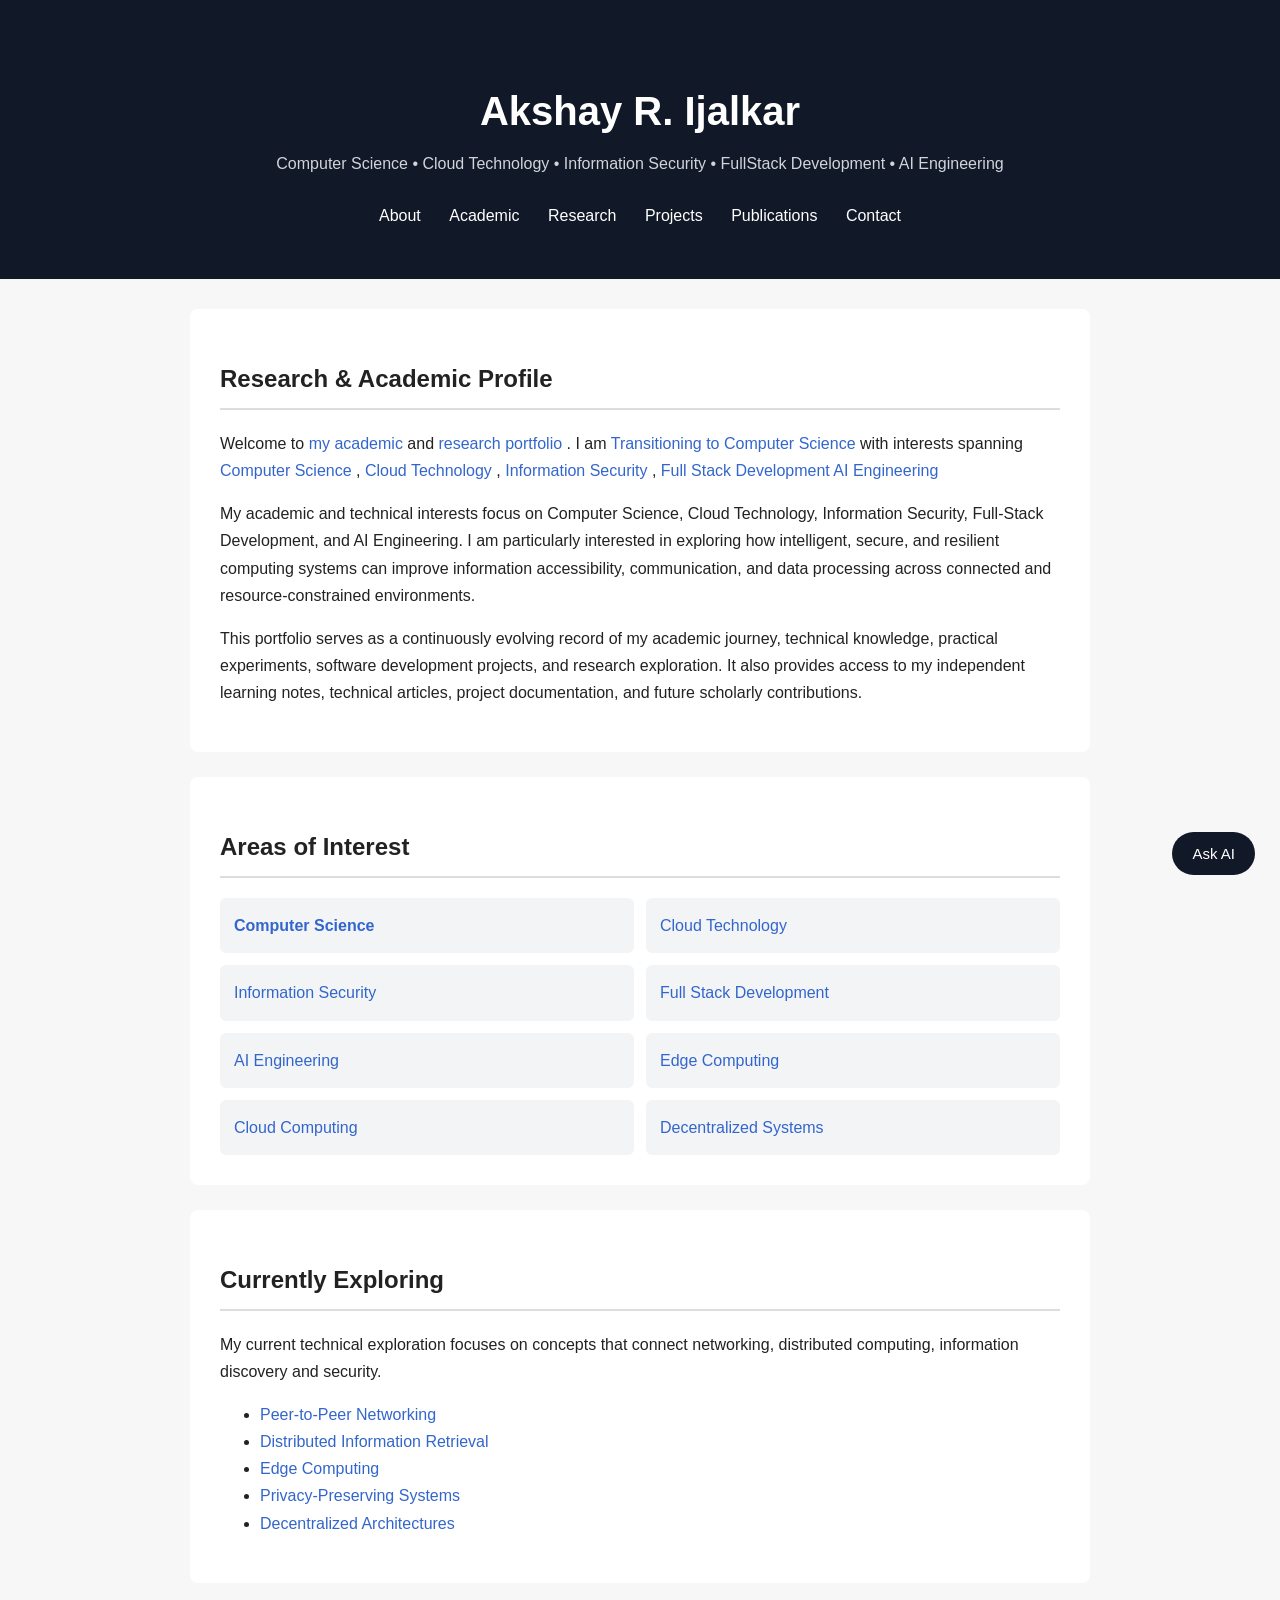
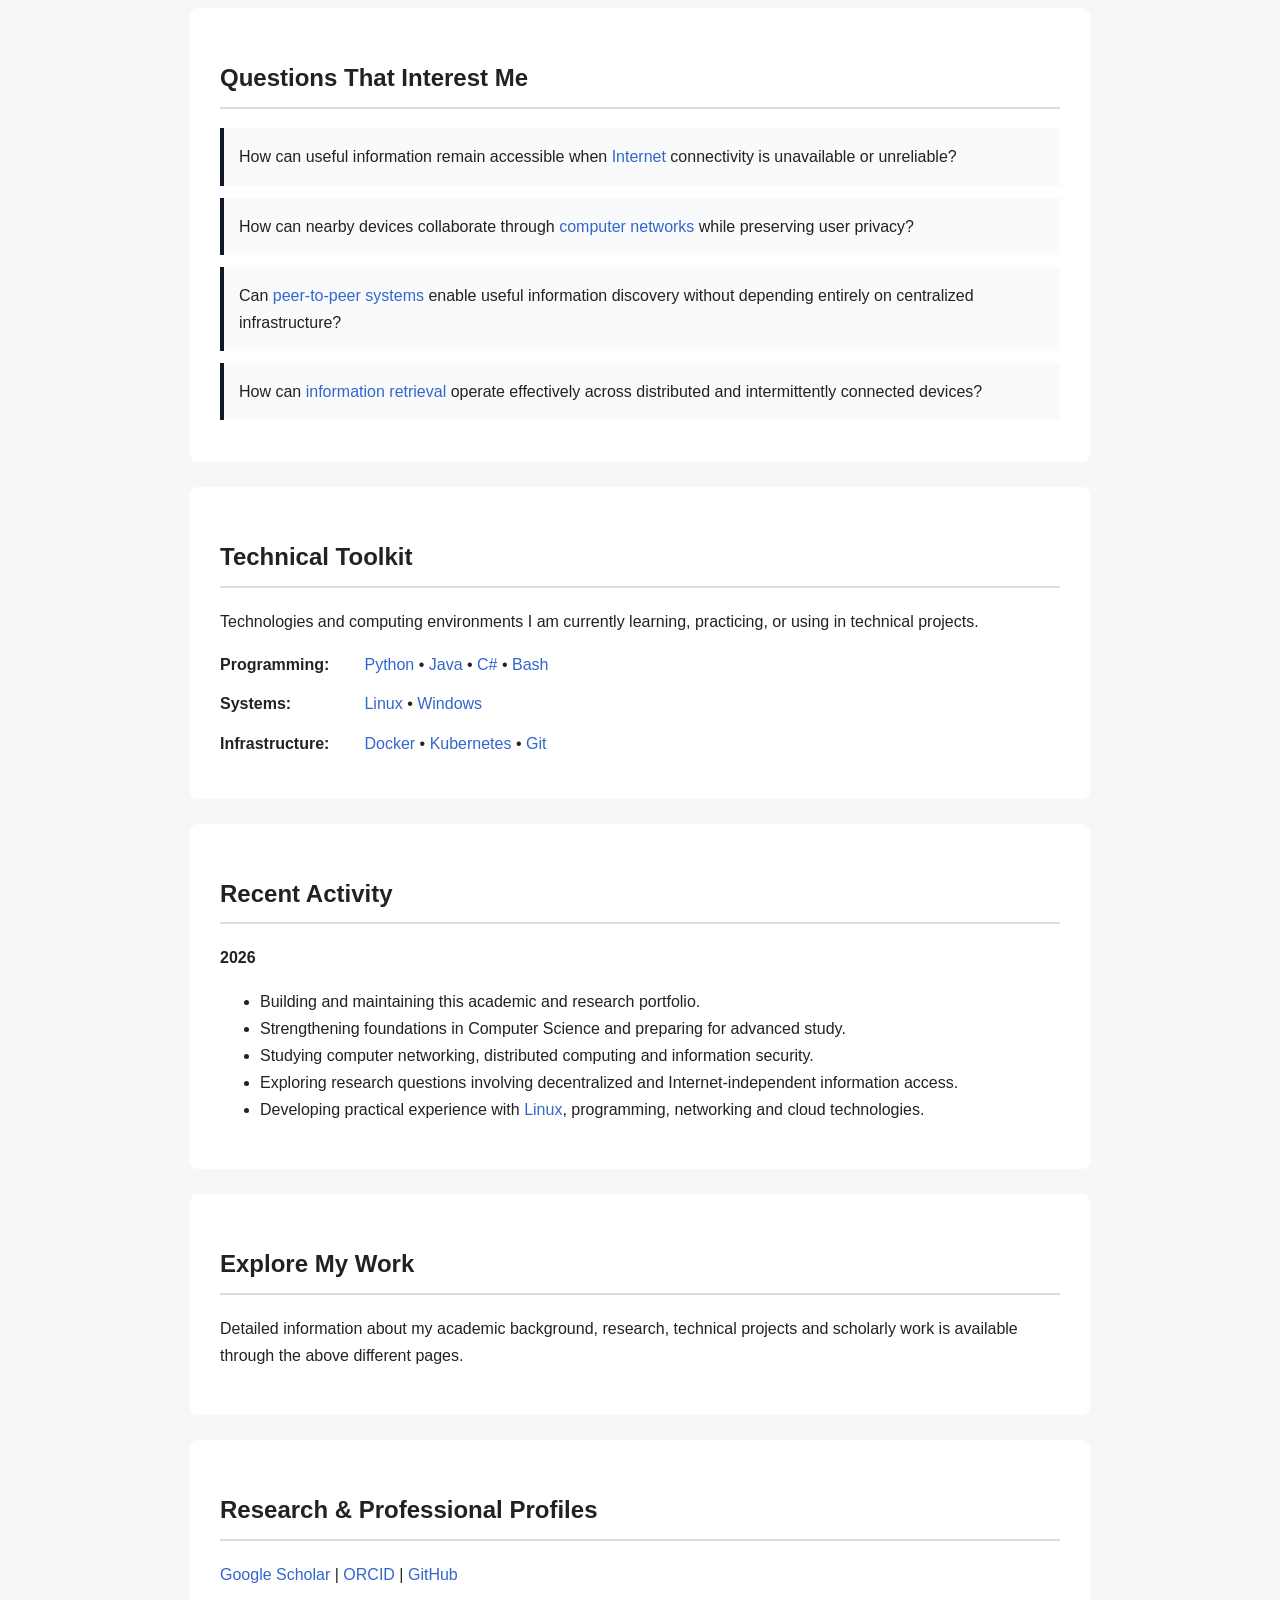
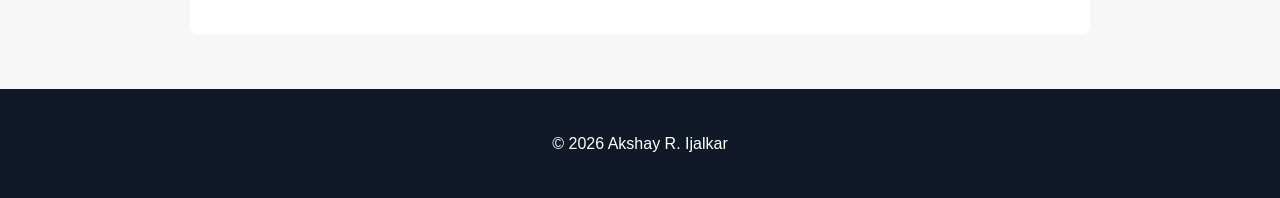
==== index.html @ 7ad5a9f1 "Update index.html" ====
<!DOCTYPE <a href="https://developer.mozilla.org/en-US/docs/Web/HTML" target="_blank" rel="noopener noreferrer">
<html lang="en">
<a href="https://developer.mozilla.org/en-US/docs/Web/HTML" target="_blank" rel="noopener noreferrer"></a>

<head>

    <title>Akshay R. Ijalkar | Computer Science, Cloud & AI Engineering</title>
    
    <meta charset="UTF-8">
    <meta name="viewport" content="width=device-width, initial-scale=1.0">
    
    <!-- Primary SEO -->
    <meta name="description" content="Explore Akshay R. Ijalkar's portfolio featuring Computer Science, Cloud Technology, Information Security, Full-Stack Development, AI Engineering, technical projects, and research interests.">
    
    <meta name="author" content="Akshay R. Ijalkar">
    
    <meta name="robots" content="index, follow">
    
    <!-- Canonical URL -->
    <link rel="canonical" href="https://akshayijalkar.github.io/">
    
    <!-- Open Graph: Social Media Preview -->
    <meta property="og:type" content="website">
    <meta property="og:title" content="Akshay R. Ijalkar | Computer Science & AI Engineering">
    <meta property="og:description" content="Explore my technical projects, research interests, and learning journey across Computer Science, Cloud Technology, Information Security, Full-Stack Development, and AI Engineering.">
    <meta property="og:url" content="https://akshayijalkar.github.io/">
    <meta property="og:site_name" content="Akshay R. Ijalkar Portfolio">
    
    <!-- Twitter / X Preview -->
    <meta name="twitter:card" content="summary">
    <meta name="twitter:title" content="Akshay R. Ijalkar | Technical Portfolio">
    <meta name="twitter:description" content="Computer Science, Cloud Technology, Information Security, Full-Stack Development, and AI Engineering projects and research.">
    
    <!-- Browser Theme -->
    <meta name="theme-color" content="#ffffff">


  <style>

    /* =========================
       GENERAL PAGE
    ========================== */

    body {
      font-family: Arial, sans-serif;
      margin: 0;
      background: #f7f7f7;
      color: #222;
      line-height: 1.7;
    }

    /* =========================
       HEADER
    ========================== */

    header {
      background: #111827;
      color: white;
      padding: 50px 20px;
      text-align: center;
    }

    header h1 {
      margin-bottom: 5px;
      font-size: 40px;
    }

    header h1 a {
      color: inherit;
      text-decoration: none;
    }

    header h1 a:hover {
      opacity: 0.7;
    }

    .tagline {
      color: #d1d5db;
      margin-top: 5px;
    }

    /* =========================
       NAVIGATION
    ========================== */

    nav {
      margin-top: 25px;
    }

    nav a {
      color: white;
      text-decoration: none;
      margin: 0 12px;
    }

    nav a:hover {
      text-decoration: underline;
    }

    /* =========================
       MAIN CONTENT
    ========================== */

    main {
      max-width: 900px;
      margin: auto;
      padding: 30px 20px;
    }

    section {
      background: white;
      margin-bottom: 25px;
      padding: 30px;
      border-radius: 8px;
    }

    h2 {
      border-bottom: 2px solid #ddd;
      padding-bottom: 8px;
    }

    /* Wikipedia-style links */

    main a {
      color: #3366cc;
      text-decoration: none;
    }

    main a:hover {
      text-decoration: underline;
    }

    /* =========================
       INTEREST GRID
    ========================== */

    .interest-grid {
      display: grid;
      grid-template-columns: repeat(2, 1fr);
      gap: 12px;
      margin-top: 20px;
    }

    .interest-item {
      background: #f3f4f6;
      padding: 14px;
      border-radius: 6px;
    }

    /* =========================
       QUESTIONS
    ========================== */

    .question {
      padding: 15px;
      margin: 12px 0;
      background: #f9fafb;
      border-left: 4px solid #111827;
    }

    /* =========================
       TOOLKIT
    ========================== */

    .toolkit-row {
      margin-bottom: 12px;
    }

    .toolkit-row strong {
      display: inline-block;
      width: 140px;
    }

    /* =========================
       EXPLORE LINKS
    ========================== */

    .explore {
      display: flex;
      flex-wrap: wrap;
      gap: 10px;
    }

    .explore a {
      background: #111827;
      color: white;
      padding: 10px 16px;
      border-radius: 5px;
      text-decoration: none;
    }

    .explore a:hover {
      opacity: 0.85;
      text-decoration: none;
    }

    /* =========================
       FOOTER
    ========================== */

    footer {
      text-align: center;
      padding: 25px;
      background: #111827;
      color: white;
    }

    footer a {
      color: white;
      text-decoration: none;
    }

    footer a:hover {
      text-decoration: underline;
    }

    /* =========================
       MOBILE
    ========================== */

    @media (max-width: 600px) {

      header h1 {
        font-size: 30px;
      }

      nav a {
        display: inline-block;
        margin: 5px 7px;
      }

      .interest-grid {
        grid-template-columns: 1fr;
      }

      .toolkit-row strong {
        display: block;
        width: auto;
      }

    }
    
        /* =========================
       AI CHATBOT
    ========================= */
    
    #chat-button {
        position: fixed;
        right: 25px;
        bottom: 25px;
    
        background: #111827;
        color: white;
    
        border: none;
        border-radius: 25px;
    
        padding: 13px 20px;
    
        font-size: 15px;
        cursor: pointer;
    }
    
    #chat-window {
        display: none;
    
        position: fixed;
        right: 25px;
        bottom: 85px;
    
        width: 350px;
        height: 450px;
    
        background: white;
    
        border-radius: 10px;
    
        box-shadow:
            0 5px 25px rgba(0,0,0,0.25);
    
        overflow: hidden;
    
        z-index: 1000;
    }
    
    #chat-header {
        background: #111827;
        color: white;
    
        padding: 15px;
    
        display: flex;
        justify-content: space-between;
    }
    
    #chat-header button {
        background: none;
        border: none;
        color: white;
    
        font-size: 20px;
        cursor: pointer;
    }
    
    #chat-messages {
        height: 320px;
    
        padding: 15px;
    
        overflow-y: auto;
    
        font-size: 14px;
    }
    
    #chat-input-area {
        display: flex;
    
        padding: 10px;
    
        border-top: 1px solid #ddd;
    }
    
    #chat-input {
        flex: 1;
    
        padding: 9px;
    
        border: 1px solid #ccc;
        border-radius: 5px;
    }
    
    #chat-input-area button {
        margin-left: 7px;
    
        background: #111827;
        color: white;
    
        border: none;
        border-radius: 5px;
    
        padding: 8px 12px;
    
        cursor: pointer;
    }

  </style>

</head>


<body>


<!-- =========================
     HEADER
========================== -->

<header>

  <h1>
    <a href="web_deployment/cv.html" title="Go to Curriculum Vitae" target="_blank">
      Akshay R. Ijalkar
    </a>
  </h1>

  <p class="tagline">
    Computer Science • Cloud Technology • Information Security • FullStack Development • AI Engineering
  </p>

  <nav>
    <a href="web_deployment/about.html">About</a>
    <a href="web_deployment/academic.html">Academic</a>
    <a href="web_deployment/research.html">Research</a>
    <a href="web_deployment/projects.html">Projects</a>
    <a href="web_deployment/publications.html">Publications</a>
    <a href="web_deployment/contact.html">Contact</a>
  </nav>

</header>


<main>


<!-- =========================
     INTRODUCTION
========================== -->

<section id="profile">

  <h2>Research & Academic Profile</h2>

  <p>
    Welcome to 
    
    <a href="web_deployment/academic.html/"
       target="_blank"
       rel="noopener noreferrer">
      my academic
    </a>
    
    and
    
    <a href="web_deployment/research.html/"
       rel="noopener noreferrer">
      research portfolio
    </a>.
      
    I am
      
    <a href="https://transition2cs.blogspot.com//"
   rel="noopener noreferrer"
   title="Transition2CS">
    Transitioning to Computer Science
    </a>
    
    with interests spanning

    <a href="knowledge/computer_science/computerscience.html"
       target="_blank"
       rel="noopener noreferrer"
       title="know more from me">
       Computer Science
    </a>,

    <a href="knowledge/cloud_technology/cloudtechnology.html"
       target="_blank"
       rel="noopener noreferrer"
       title="know more from me">
       Cloud Technology
    </a>,

    <a href="https://www.nist.gov/cybersecurity"
       target="_blank"
       rel="noopener noreferrer"
       title="know more from me">
       Information Security
    </a>,

    <a href="https://www.nist.gov/publications/nist-definition-cloud-computing"
       target="_blank"
       rel="noopener noreferrer"
       title="know more from me">
       Full Stack Development
    </a>

    <a href="https://www.nist.gov/publications/nist-definition-cloud-computing"
       target="_blank"
       rel="noopener noreferrer"
       title="know more from me">
       AI Engineering
    </a>
  </p>


<p>
  My academic and technical interests focus on Computer Science,
  Cloud Technology, Information Security, Full-Stack Development,
  and AI Engineering. I am particularly interested in exploring
  how intelligent, secure, and resilient computing systems can
  improve information accessibility, communication, and data
  processing across connected and resource-constrained environments.
</p>

<p>
  This portfolio serves as a continuously evolving record of my
  academic journey, technical knowledge, practical experiments,
  software development projects, and research exploration.
  It also provides access to my independent learning notes,
  technical articles, project documentation, and future
  scholarly contributions.
</p>

</section>



<!-- =========================
     AREAS OF INTEREST
========================== -->

<section id="interests">

  <h2>Areas of Interest</h2>

  <div class="interest-grid">


    <div class="interest-item">

      <a href="https://www.cloudflare.com/learning/network-layer/what-is-a-computer-network/"
         target="_blank"
         rel="noopener noreferrer"
         title="The study of interconnected computing devices and the protocols through which they communicate.">

        <b>Computer Science</b>

      </a>

    </div>


    <div class="interest-item">

      <a href="https://pdos.csail.mit.edu/6.824/"
         target="_blank"
         rel="noopener noreferrer"
         title="Computing in which multiple independent machines coordinate their activities through communication.">

        Cloud Technology

      </a>

    </div>


    <div class="interest-item">

      <a href="https://www.britannica.com/technology/P2P"
         target="_blank"
         rel="noopener noreferrer"
         title="A distributed architecture in which participating computers can provide and consume resources directly without relying entirely on a central server.">

        Information Security

      </a>

    </div>


    <div class="interest-item">

      <a href="https://www.nist.gov/cybersecurity"
         target="_blank"
         rel="noopener noreferrer"
         title="The protection of computer systems, networks, applications, and information from threats and unauthorized activity.">

        Full Stack Development
      </a>

    </div>


    <div class="interest-item">

      <a href="https://nlp.stanford.edu/IR-book/"
         target="_blank"
         rel="noopener noreferrer"
         title="The process and study of finding information relevant to a user's information need from collections of information resources.">

        AI Engineering

      </a>

    </div>


    <div class="interest-item">

      <a href="https://www.cloudflare.com/learning/serverless/glossary/what-is-edge-computing/"
         target="_blank"
         rel="noopener noreferrer"
         title="A distributed computing approach that moves computation and storage closer to users and data sources.">

        Edge Computing

      </a>

    </div>


    <div class="interest-item">

      <a href="https://www.nist.gov/publications/nist-definition-cloud-computing"
         target="_blank"
         rel="noopener noreferrer"
         title="The delivery and use of computing resources through network-accessible infrastructure.">

        Cloud Computing

      </a>

    </div>


    <div class="interest-item">

      <a href="https://en.wikipedia.org/wiki/Decentralized_computing"
         target="_blank"
         rel="noopener noreferrer"
         title="Computing architectures in which responsibilities and resources are distributed rather than controlled entirely by a single central component.">

        Decentralized Systems

      </a>

    </div>


  </div>

</section>



<!-- =========================
     CURRENTLY EXPLORING
========================== -->

<section id="exploring">

  <h2>Currently Exploring</h2>

  <p>
    My current technical exploration focuses on concepts that connect
    networking, distributed computing, information discovery and
    security.
  </p>

  <ul>

    <li>
      <a href="https://www.britannica.com/technology/P2P"
         target="_blank"
         rel="noopener noreferrer"
         title="Peer-to-peer systems allow participating devices to act as both consumers and providers of resources.">

        Peer-to-Peer Networking

      </a>
    </li>


    <li>
      <a href="https://nlp.stanford.edu/IR-book/"
         target="_blank"
         rel="noopener noreferrer"
         title="Information retrieval studies methods for finding information relevant to a query or information need.">

        Distributed Information Retrieval

      </a>
    </li>


    <li>
      <a href="https://www.cloudflare.com/learning/serverless/glossary/what-is-edge-computing/"
         target="_blank"
         rel="noopener noreferrer"
         title="Edge computing places computation closer to the devices and users generating or consuming information.">

        Edge Computing

      </a>
    </li>


    <li>
      <a href="https://en.wikipedia.org/wiki/Privacy-enhancing_technologies"
         target="_blank"
         rel="noopener noreferrer"
         title="Privacy-enhancing technologies are designed to protect personal information while allowing useful computation or communication.">

        Privacy-Preserving Systems

      </a>
    </li>


    <li>
      <a href="https://en.wikipedia.org/wiki/Decentralized_computing"
         target="_blank"
         rel="noopener noreferrer"
         title="Decentralized architectures distribute responsibilities across multiple participating components.">

        Decentralized Architectures

      </a>
    </li>

  </ul>

</section>



<!-- =========================
     RESEARCH QUESTIONS
========================== -->

<section id="questions">

  <h2>Questions That Interest Me</h2>

  <div class="question">

    How can useful information remain accessible when

    <a href="https://en.wikipedia.org/wiki/Internet"
       target="_blank"
       rel="noopener noreferrer"
       title="The Internet is the global system of interconnected computer networks that communicate using the Internet protocol suite.">

       Internet

    </a>

    connectivity is unavailable or unreliable?

  </div>


  <div class="question">

    How can nearby devices collaborate through

    <a href="https://www.cloudflare.com/learning/network-layer/what-is-a-computer-network/"
       target="_blank"
       rel="noopener noreferrer"
       title="A computer network enables interconnected devices to communicate and exchange resources.">

       computer networks

    </a>

    while preserving user privacy?

  </div>


  <div class="question">

    Can

    <a href="https://www.britannica.com/technology/P2P"
       target="_blank"
       rel="noopener noreferrer"
       title="Peer-to-peer architectures distribute resource-sharing responsibilities among participating devices.">

       peer-to-peer systems

    </a>

    enable useful information discovery without depending entirely
    on centralized infrastructure?

  </div>


  <div class="question">

    How can

    <a href="https://nlp.stanford.edu/IR-book/"
       target="_blank"
       rel="noopener noreferrer"
       title="Information retrieval studies techniques for identifying information relevant to a query or information need.">

       information retrieval

    </a>

    operate effectively across distributed and intermittently
    connected devices?

  </div>

</section>



<!-- =========================
     TECHNICAL TOOLKIT
========================== -->

<section id="toolkit">

  <h2>Technical Toolkit</h2>

  <p>
    Technologies and computing environments I am currently learning,
    practicing, or using in technical projects.
  </p>


  <div class="toolkit-row">

    <strong>Programming:</strong>

    <a href="https://en.wikipedia.org/wiki/Python_(programming_language)"
       target="_blank"
       rel="noopener noreferrer"
       title="Python is a general-purpose high-level programming language.">
       Python
    </a>

    •

    <a href="https://en.wikipedia.org/wiki/Java_(programming_language)"
       target="_blank"
       rel="noopener noreferrer"
       title="Java is a general-purpose object-oriented programming language and software platform.">
       Java
    </a>

    •

    <a href="https://en.wikipedia.org/wiki/C_Sharp_(programming_language)"
       target="_blank"
       rel="noopener noreferrer"
       title="C# is a general-purpose programming language developed for the .NET ecosystem.">
       C#
    </a>

    •

    <a href="https://en.wikipedia.org/wiki/Bash_(Unix_shell)"
       target="_blank"
       rel="noopener noreferrer"
       title="Bash is a Unix shell and command language commonly used for command-line interaction and automation.">
       Bash
    </a>

  </div>


  <div class="toolkit-row">

    <strong>Systems:</strong>

    <a href="https://en.wikipedia.org/wiki/Linux"
       target="_blank"
       rel="noopener noreferrer"
       title="Linux is a family of Unix-like operating systems based on the Linux kernel.">
       Linux
    </a>

    •

    <a href="https://en.wikipedia.org/wiki/Microsoft_Windows"
       target="_blank"
       rel="noopener noreferrer"
       title="Microsoft Windows is a family of graphical operating systems developed by Microsoft.">
       Windows
    </a>

  </div>


  <div class="toolkit-row">

    <strong>Infrastructure:</strong>

    <a href="https://en.wikipedia.org/wiki/Docker_(software)"
       target="_blank"
       rel="noopener noreferrer"
       title="Docker provides tools for packaging and running software using operating-system-level containers.">
       Docker
    </a>

    •

    <a href="https://en.wikipedia.org/wiki/Kubernetes"
       target="_blank"
       rel="noopener noreferrer"
       title="Kubernetes is an open-source platform for automating deployment, scaling, and management of containerized applications.">
       Kubernetes
    </a>

    •

    <a href="https://en.wikipedia.org/wiki/Git"
       target="_blank"
       rel="noopener noreferrer"
       title="Git is a distributed version-control system used to track changes to source code and other files.">
       Git
    </a>

  </div>

</section>



<!-- =========================
     RECENT ACTIVITY
========================== -->

<section id="activity">

  <h2>Recent Activity</h2>

  <p>
    <strong>2026</strong>
  </p>

  <ul>
    <li>Building and maintaining this academic and research portfolio.</li>

    <li>
      Strengthening foundations in Computer Science and preparing for
      advanced study.
    </li>

    <li>
      Studying computer networking, distributed computing and
      information security.
    </li>

    <li>
      Exploring research questions involving decentralized and
      Internet-independent information access.
    </li>

    <li>
      Developing practical experience with <a href="https://www.kernel.org/" target="_blank" rel="noopener noreferrer">Linux</a>, programming,
      networking and cloud technologies.
    </li>
  </ul>

</section>



<!-- =========================
     EXPLORE PROFILE
========================== -->

<section id="explore">

  <h2>Explore My Work</h2>
  <p>
    Detailed information about my academic background, research,
    technical projects and scholarly work is available through the
    above different pages.
  </p>
</section>



<!-- =========================
     RESEARCH PROFILES
========================== -->

<section id="profiles">

  <h2>Research & Professional Profiles</h2>

  <p>

    <a href="https://scholar.google.com/citations?hl=en&user=Q9m4CH0AAAAJ"
       target="_blank"
       rel="noopener noreferrer">
       Google Scholar
    </a>

    |

    <a href="https://orcid.org/0009-0005-6980-1310"
       target="_blank"
       rel="noopener noreferrer">
       ORCID
    </a>

    |

    <a href="https://github.com/akshayijalkar/"
       target="_blank"
       rel="noopener noreferrer">
       GitHub
    </a>

  </p>

</section>


</main>
  
  <!-- AI Chat Button -->
<button id="chat-button" onclick="toggleChat()">Ask AI</button>

<!-- AI Chat Window -->
<div id="chat-window">

  <div id="chat-header">
    Ask about Akshay's work
    <button onclick="toggleChat()">×</button>
  </div>

  <div id="chat-messages">
    <p>
      <strong>AI:</strong>
      Hi! Ask me about Akshay's research interests,
      projects, academic work, or technical interests.
    </p>
  </div>

  <div id="chat-input-area">
    <input
      id="chat-input"
      type="text"
      placeholder="Ask a question..."
    >

    <button onclick="sendMessage()">Send</button>
  </div>

</div>
<script>

  function toggleChat() {
  
      const chat = document.getElementById("chat-window");
  
      if (chat.style.display === "block") {
          chat.style.display = "none";
      } else {
          chat.style.display = "block";
      }
  }
  async function sendMessage() {
    const input = document.getElementById("chat-input");
    const messages = document.getElementById("chat-messages");

    const message = input.value.trim();

    if (!message) {
        return;
    }

    // Display user's message
    const userMessage = document.createElement("div");
    userMessage.className = "user-message";
    userMessage.textContent = "You: " + message;
    messages.appendChild(userMessage);

    input.value = "";

    // Display temporary thinking message
    const aiMessage = document.createElement("div");
    aiMessage.className = "ai-message";
    aiMessage.textContent = "AI: Thinking...";
    messages.appendChild(aiMessage);

    messages.scrollTop = messages.scrollHeight;

    try {
        const response = await fetch(
            "https://akshay-portfolio-ai.<a href="https://vercel.com/docs" target="_blank" rel="noopener noreferrer">vercel</a>.app/api/chat",
            {
                method: "POST",
                headers: {
                    "Content-Type": "application/json"
                },
                body: JSON.stringify({
                    message: message
                })
            }
        );

        const data = await response.json();

        if (!response.ok) {
            throw new Error(
                data.details || data.error || "Request failed"
            );
        }

        aiMessage.textContent = "AI: " + data.answer;

    } catch (error) {
        console.error(error);

        aiMessage.textContent =
            "AI: Sorry, I couldn't process your request.";
    }

    messages.scrollTop = messages.scrollHeight;
    }
  document
    .getElementById("chat-input")
    .addEventListener("keydown", function(event) {

        if (event.key === "Enter") {
            event.preventDefault();
            sendMessage();
        }

    });
  
</script>

<!-- =========================
     FOOTER
========================== -->

<footer>

  <p>
    © 2026 Akshay R. Ijalkar
  </p>

</footer>

</body>
</html>
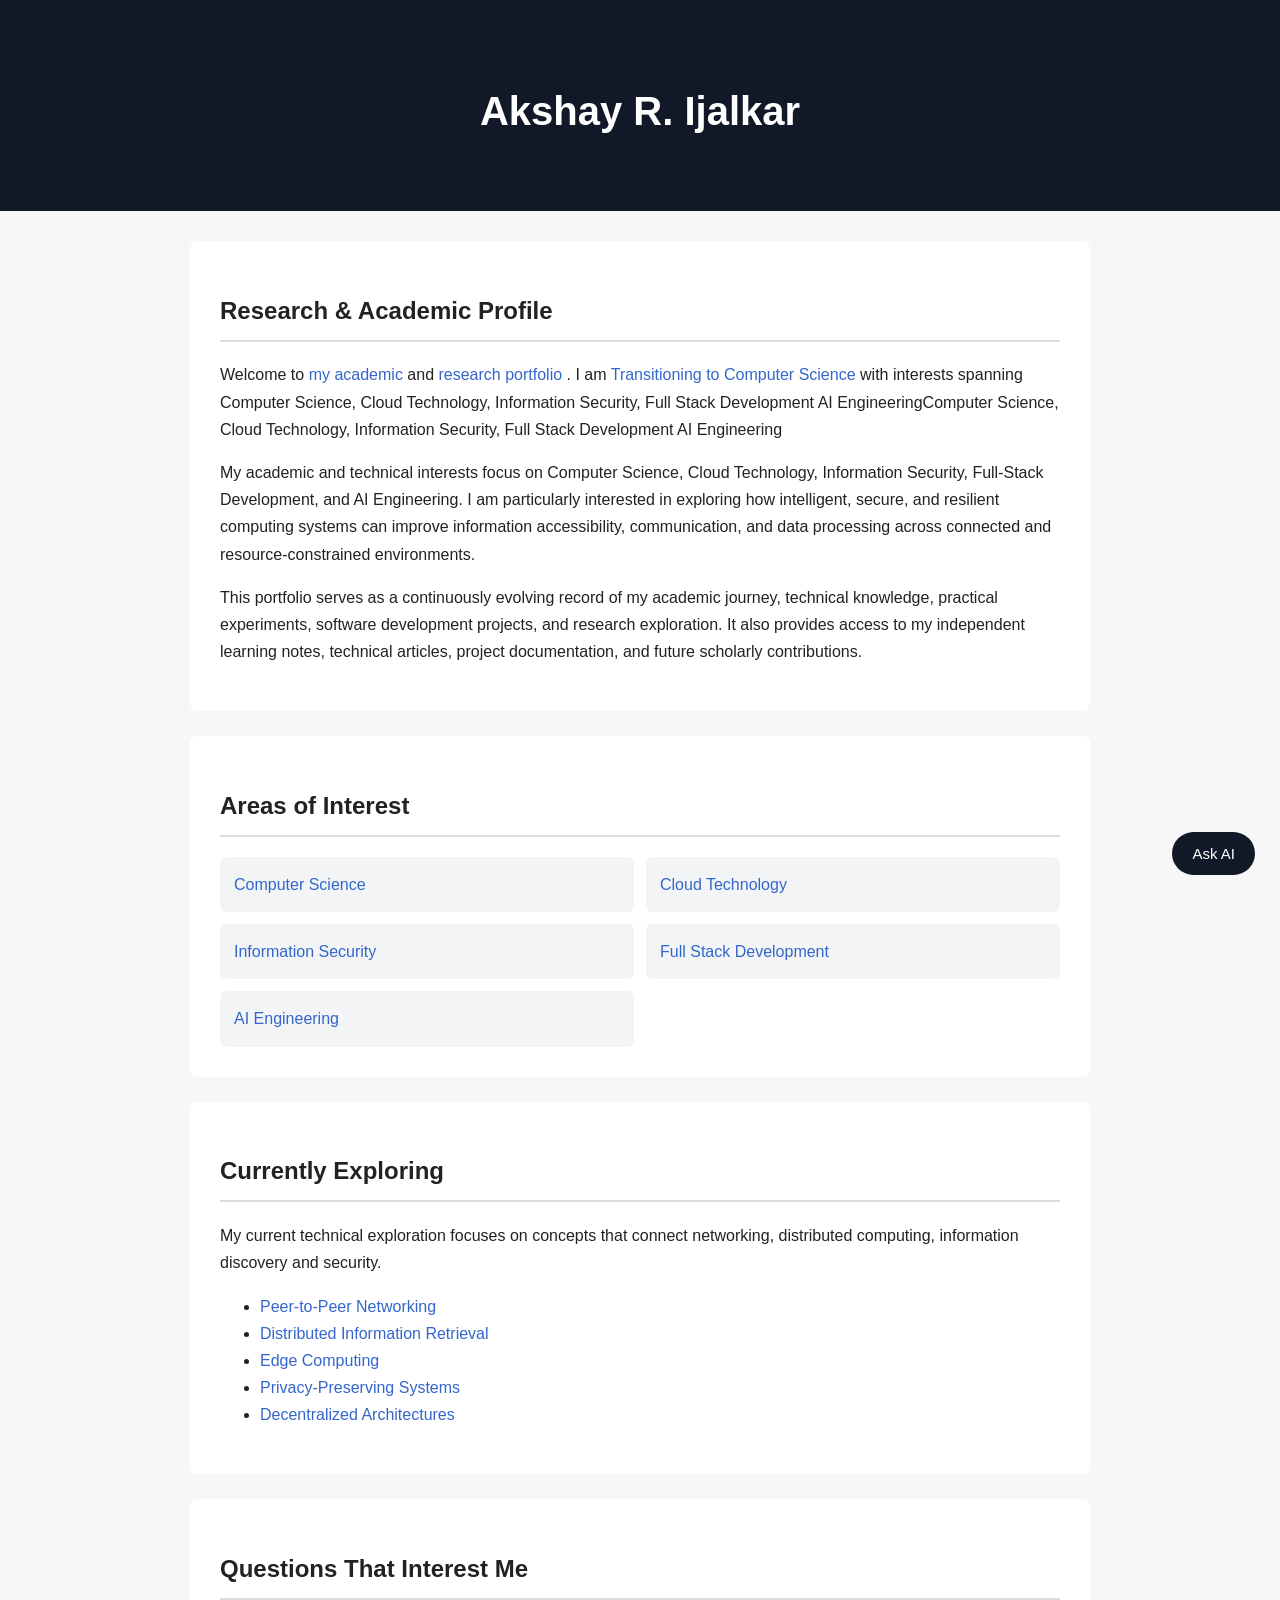
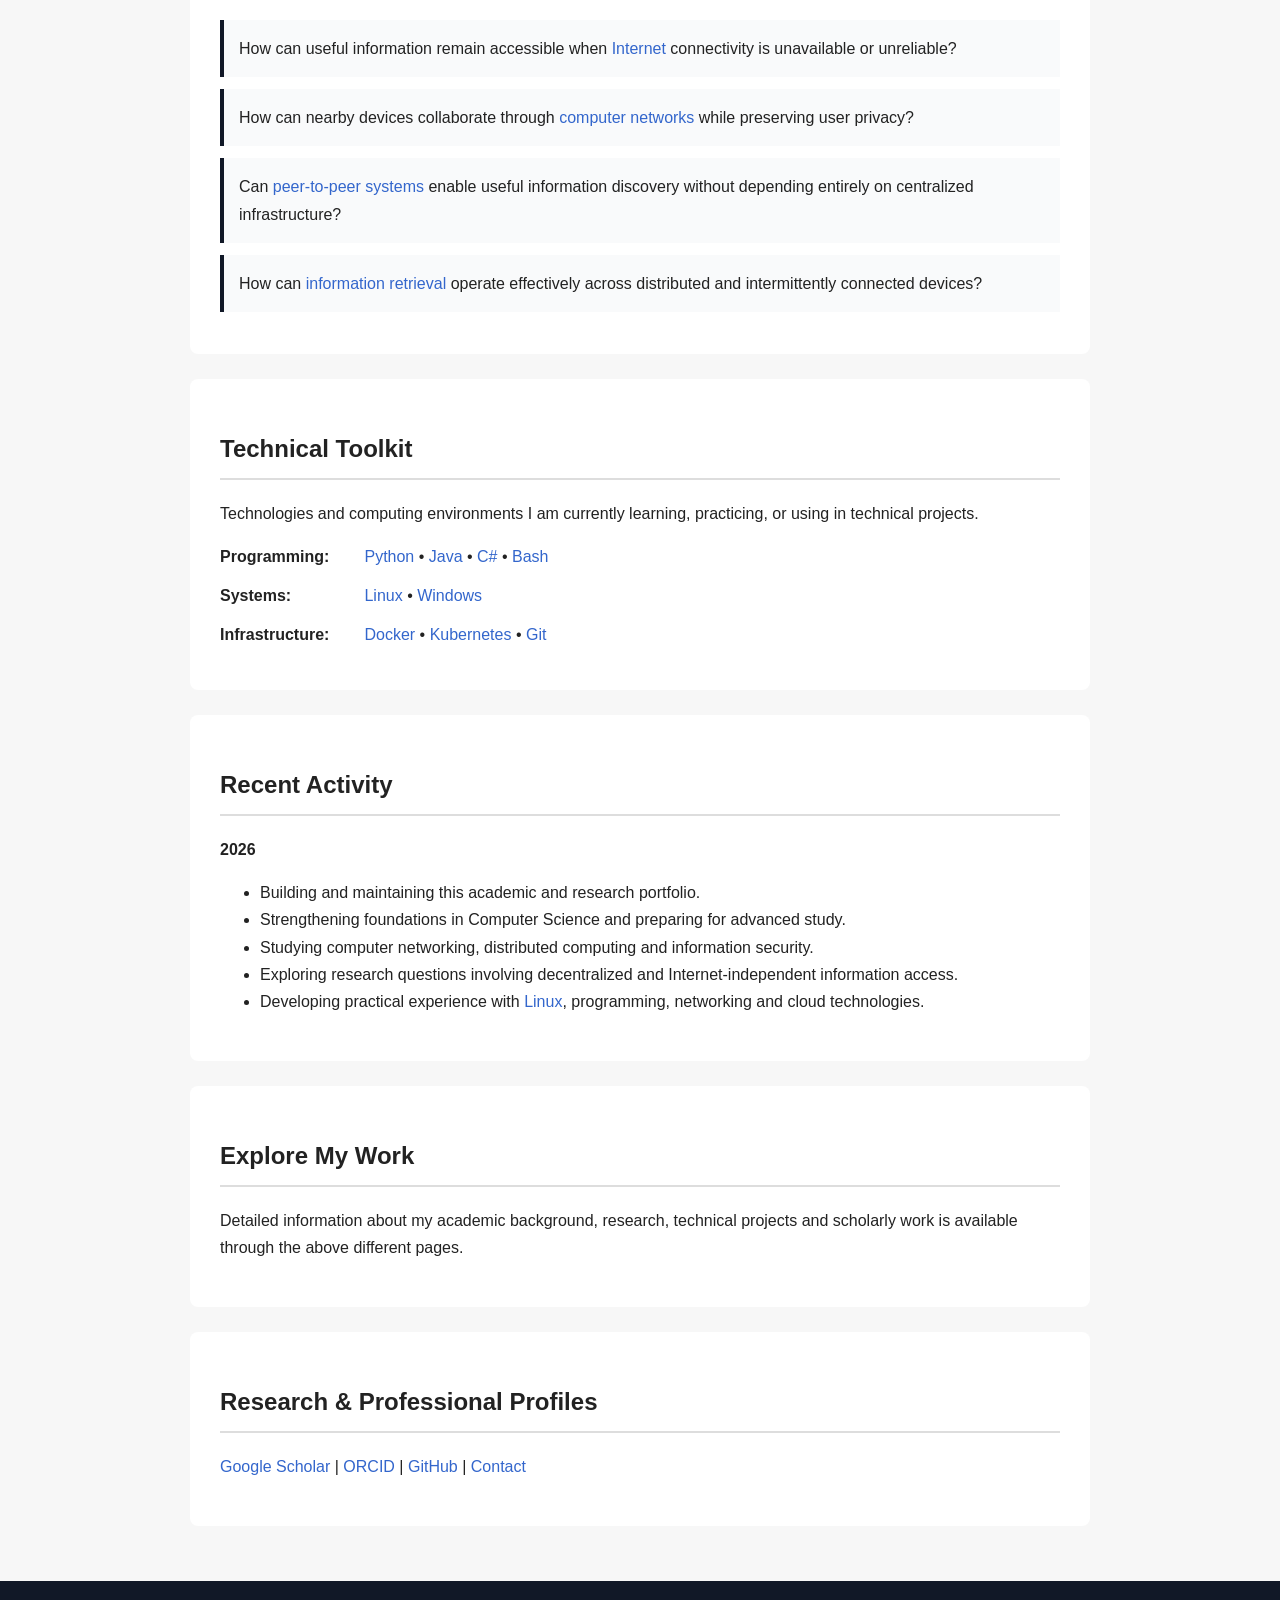
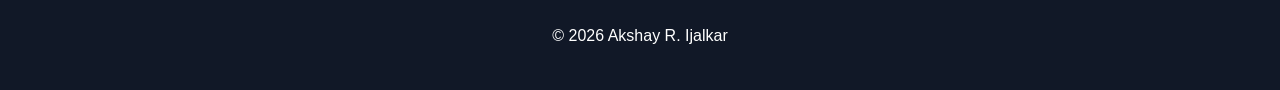
==== commit 45f8f140: "Refactor navigation and update interest links Removed unused navigation links and updated interest i" ====
--- a/index.html
+++ b/index.html
@@ -364,17 +364,16 @@
   </h1>
 
   <p class="tagline">
-    Computer Science • Cloud Technology • Information Security • FullStack Development • AI Engineering
-  </p>
-
-  <nav>
+    
+    </p>
+
+  <!-- <nav>
     <a href="web_deployment/about.html">About</a>
     <a href="web_deployment/academic.html">Academic</a>
     <a href="web_deployment/research.html">Research</a>
     <a href="web_deployment/projects.html">Projects</a>
     <a href="web_deployment/publications.html">Publications</a>
-    <a href="web_deployment/contact.html">Contact</a>
-  </nav>
+  </nav> -->
 
 </header>
 
@@ -395,14 +394,16 @@
     
     <a href="web_deployment/academic.html/"
        target="_blank"
-       rel="noopener noreferrer">
+       rel="noopener noreferrer" 
+       title="go to academic page">
       my academic
     </a>
     
     and
     
     <a href="web_deployment/research.html/"
-       rel="noopener noreferrer">
+       rel="noopener noreferrer"
+       title="go to research page">
       research portfolio
     </a>.
       
@@ -410,46 +411,13 @@
       
     <a href="https://transition2cs.blogspot.com//"
    rel="noopener noreferrer"
-   title="Transition2CS">
+   title="Transition2CS blog">
     Transitioning to Computer Science
     </a>
     
-    with interests spanning
-
-    <a href="knowledge/computer_science/computerscience.html"
-       target="_blank"
-       rel="noopener noreferrer"
-       title="know more from me">
-       Computer Science
-    </a>,
-
-    <a href="knowledge/cloud_technology/cloudtechnology.html"
-       target="_blank"
-       rel="noopener noreferrer"
-       title="know more from me">
-       Cloud Technology
-    </a>,
-
-    <a href="https://www.nist.gov/cybersecurity"
-       target="_blank"
-       rel="noopener noreferrer"
-       title="know more from me">
-       Information Security
-    </a>,
-
-    <a href="https://www.nist.gov/publications/nist-definition-cloud-computing"
-       target="_blank"
-       rel="noopener noreferrer"
-       title="know more from me">
-       Full Stack Development
-    </a>
-
-    <a href="https://www.nist.gov/publications/nist-definition-cloud-computing"
-       target="_blank"
-       rel="noopener noreferrer"
-       title="know more from me">
-       AI Engineering
-    </a>
+    with interests spanning Computer Science, Cloud Technology, 
+    Information Security, Full Stack Development AI EngineeringComputer Science, 
+    Cloud Technology, Information Security, Full Stack Development AI Engineering
   </p>
 
 
@@ -488,114 +456,51 @@
 
     <div class="interest-item">
 
-      <a href="https://www.cloudflare.com/learning/network-layer/what-is-a-computer-network/"
-         target="_blank"
-         rel="noopener noreferrer"
-         title="The study of interconnected computing devices and the protocols through which they communicate.">
-
-        <b>Computer Science</b>
-
+        <a href="knowledge/computer_science/computerscience.html"
+               target="_blank"
+               rel="noopener noreferrer"
+               title="know more from me">
+               Computer Science 
+            </a>
+    </div>
+
+    <div class="interest-item">
+        
+        <a href="knowledge/cloud_technology/cloudtechnology.html"
+           target="_blank"
+           rel="noopener noreferrer"
+           title="know more from me">
+           Cloud Technology 
+        </a>
+    </div>
+
+    <div class="interest-item">
+      <a href="knowledge/information_security/informationsecurity.html"
+           target="_blank"
+           rel="noopener noreferrer"
+           title="know more from me">
+           Information Security 
       </a>
-
     </div>
 
-
     <div class="interest-item">
-
-      <a href="https://pdos.csail.mit.edu/6.824/"
-         target="_blank"
-         rel="noopener noreferrer"
-         title="Computing in which multiple independent machines coordinate their activities through communication.">
-
-        Cloud Technology
-
-      </a>
-
+        <a href="knowledge/full_stack_development/fullstack.html"
+           target="_blank"
+           rel="noopener noreferrer"
+           title="know more from me">
+           Full Stack Development 
+        </a>
     </div>
-
-
+      
     <div class="interest-item">
-
-      <a href="https://www.britannica.com/technology/P2P"
-         target="_blank"
-         rel="noopener noreferrer"
-         title="A distributed architecture in which participating computers can provide and consume resources directly without relying entirely on a central server.">
-
-        Information Security
-
-      </a>
-
+        
+        <a href="knowledge/ai_engineering/aiengineering.html"
+           target="_blank"
+           rel="noopener noreferrer"
+           title="know more from me">
+           AI Engineering
+        </a>
     </div>
-
-
-    <div class="interest-item">
-
-      <a href="https://www.nist.gov/cybersecurity"
-         target="_blank"
-         rel="noopener noreferrer"
-         title="The protection of computer systems, networks, applications, and information from threats and unauthorized activity.">
-
-        Full Stack Development
-      </a>
-
-    </div>
-
-
-    <div class="interest-item">
-
-      <a href="https://nlp.stanford.edu/IR-book/"
-         target="_blank"
-         rel="noopener noreferrer"
-         title="The process and study of finding information relevant to a user's information need from collections of information resources.">
-
-        AI Engineering
-
-      </a>
-
-    </div>
-
-
-    <div class="interest-item">
-
-      <a href="https://www.cloudflare.com/learning/serverless/glossary/what-is-edge-computing/"
-         target="_blank"
-         rel="noopener noreferrer"
-         title="A distributed computing approach that moves computation and storage closer to users and data sources.">
-
-        Edge Computing
-
-      </a>
-
-    </div>
-
-
-    <div class="interest-item">
-
-      <a href="https://www.nist.gov/publications/nist-definition-cloud-computing"
-         target="_blank"
-         rel="noopener noreferrer"
-         title="The delivery and use of computing resources through network-accessible infrastructure.">
-
-        Cloud Computing
-
-      </a>
-
-    </div>
-
-
-    <div class="interest-item">
-
-      <a href="https://en.wikipedia.org/wiki/Decentralized_computing"
-         target="_blank"
-         rel="noopener noreferrer"
-         title="Computing architectures in which responsibilities and resources are distributed rather than controlled entirely by a single central component.">
-
-        Decentralized Systems
-
-      </a>
-
-    </div>
-
 
   </div>
 
@@ -968,6 +873,14 @@
        target="_blank"
        rel="noopener noreferrer">
        GitHub
+    </a>
+
+    |
+    
+    <a href="web_deployment/contact.html"
+        target="_blank"
+        rel="noopener noreferrer">
+        Contact
     </a>
 
   </p>
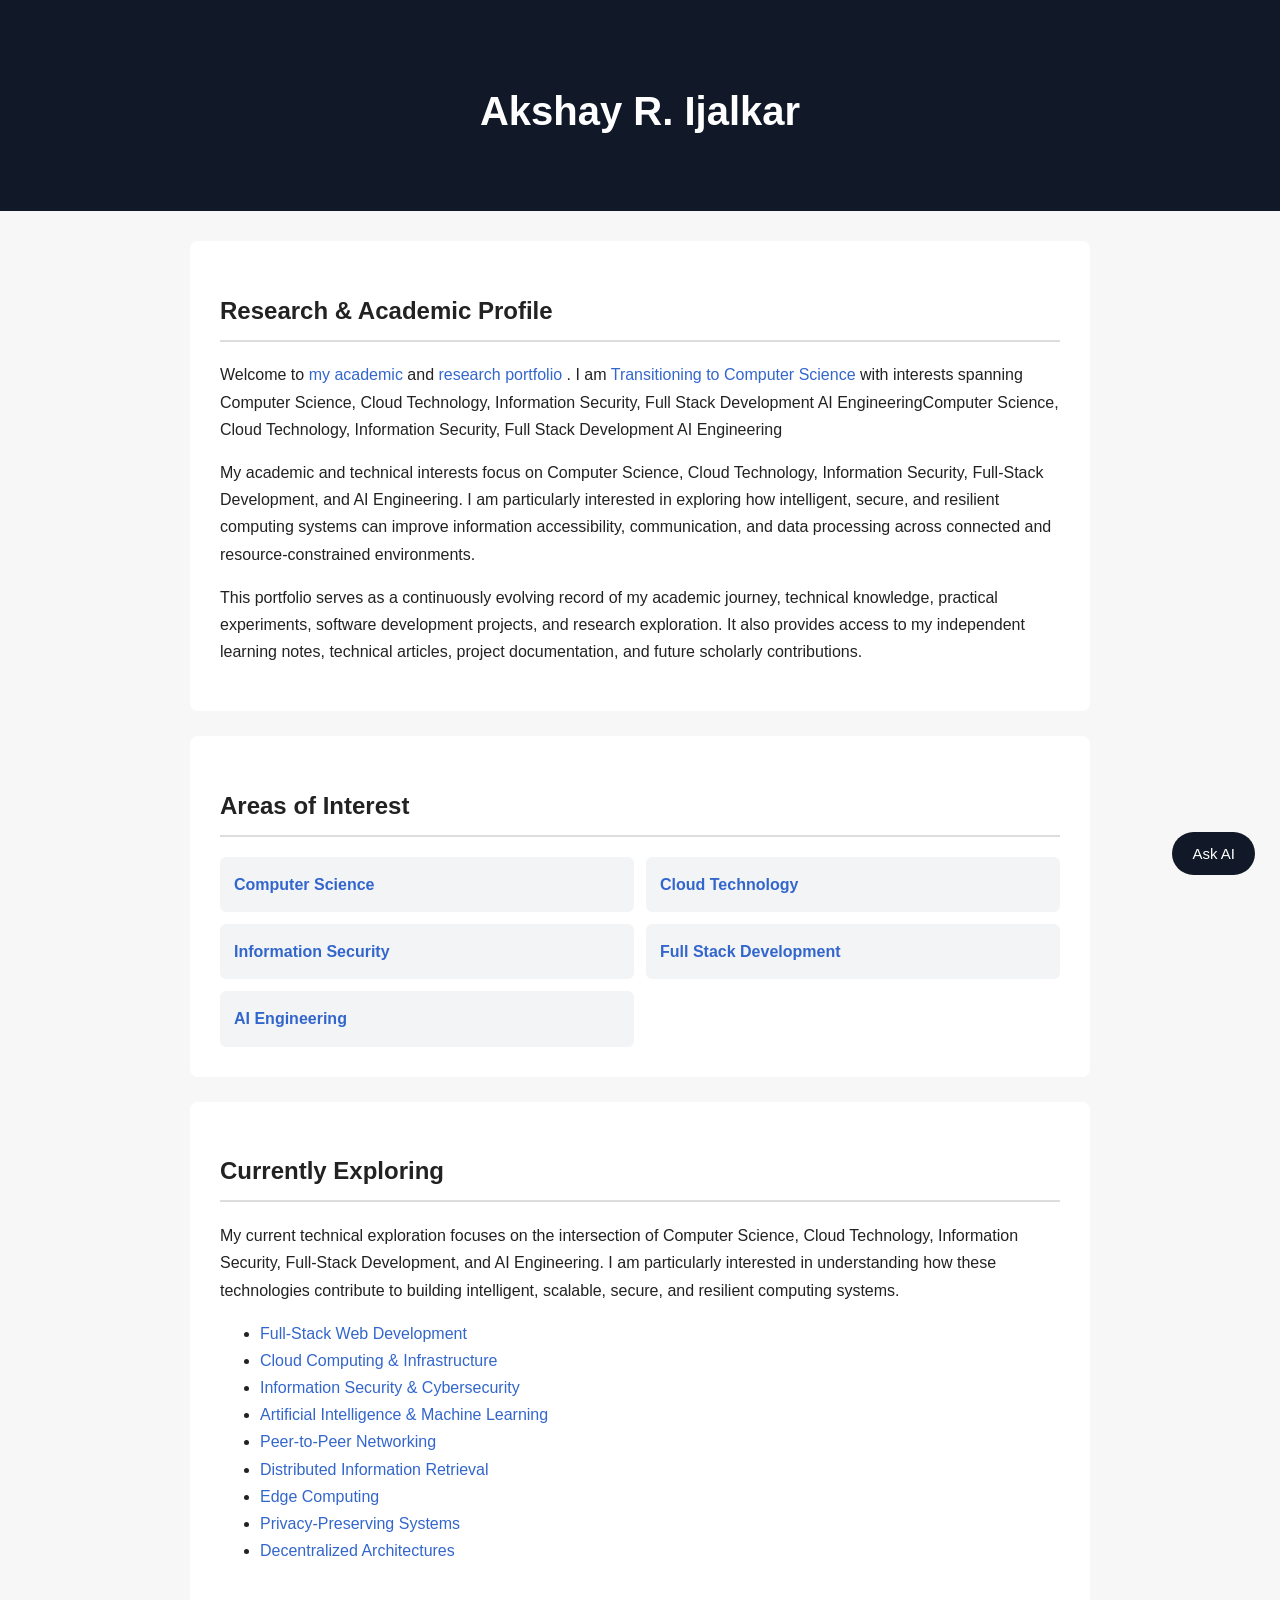
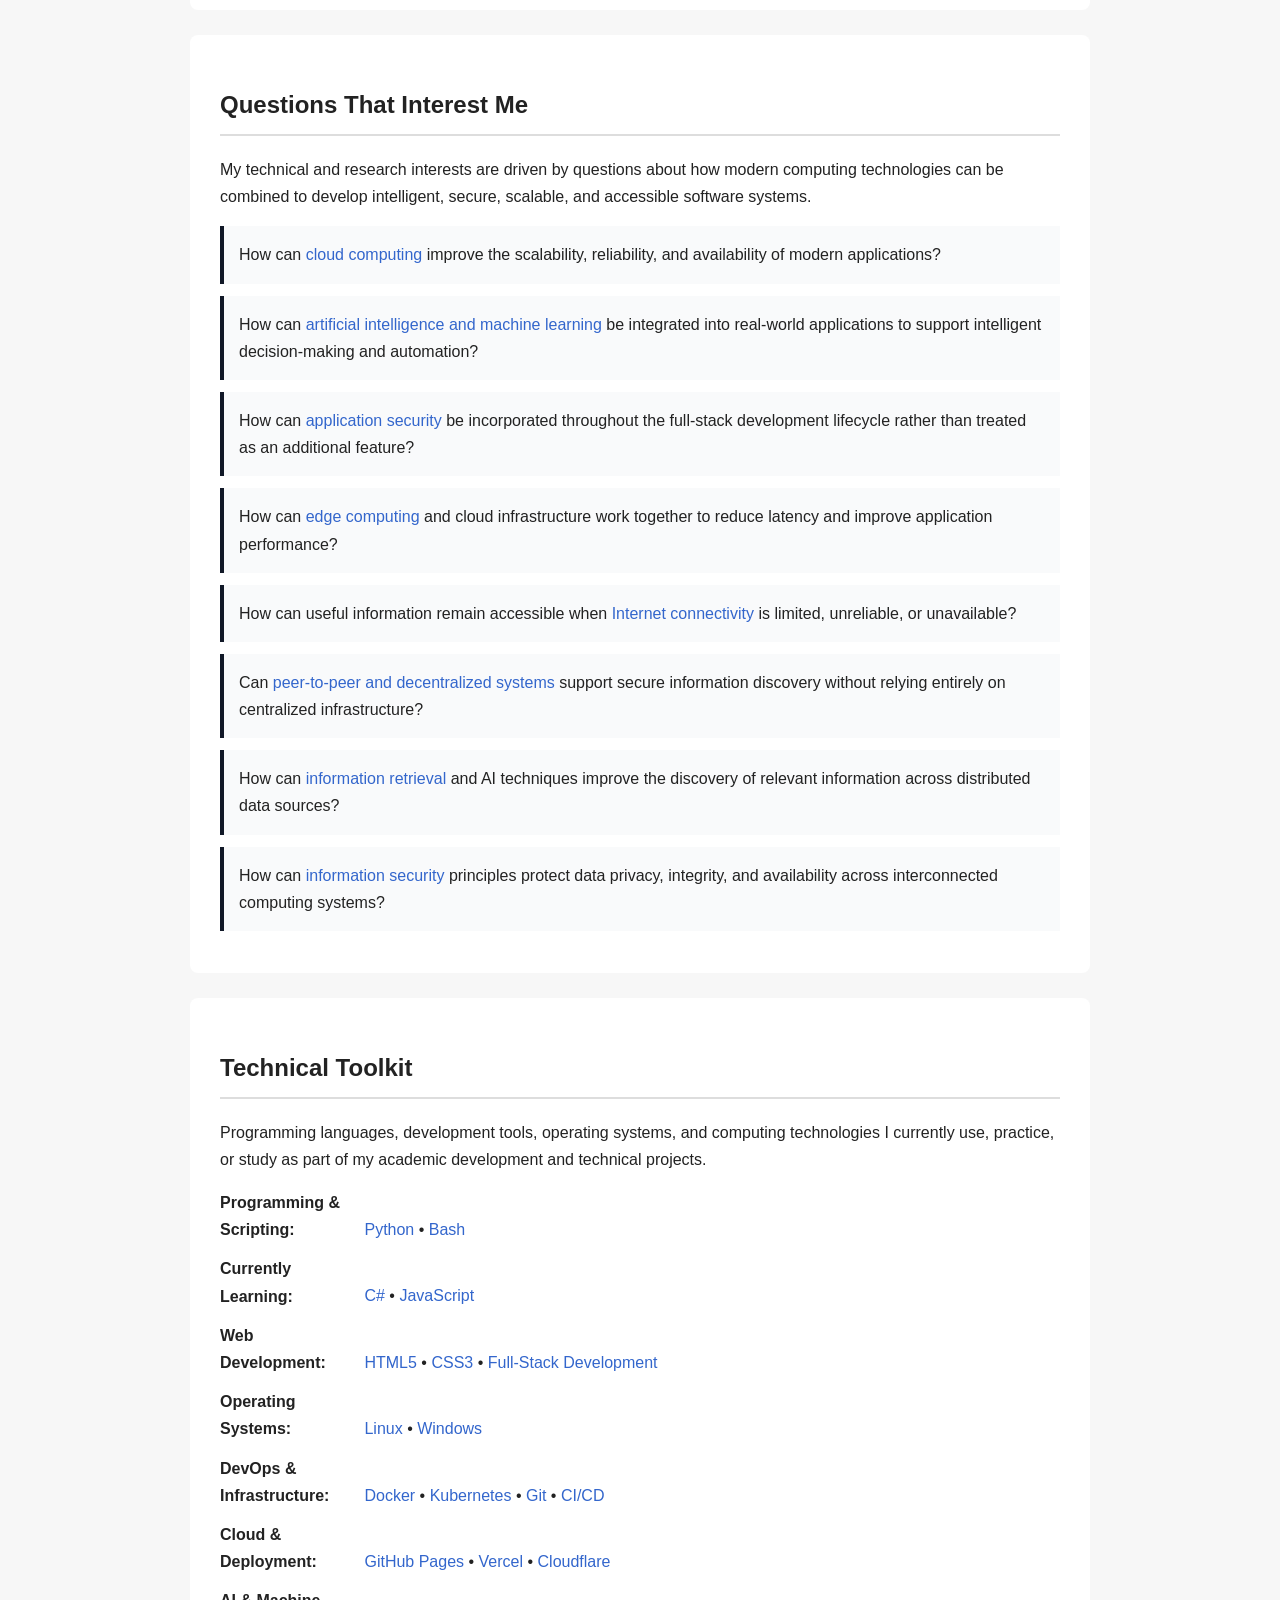
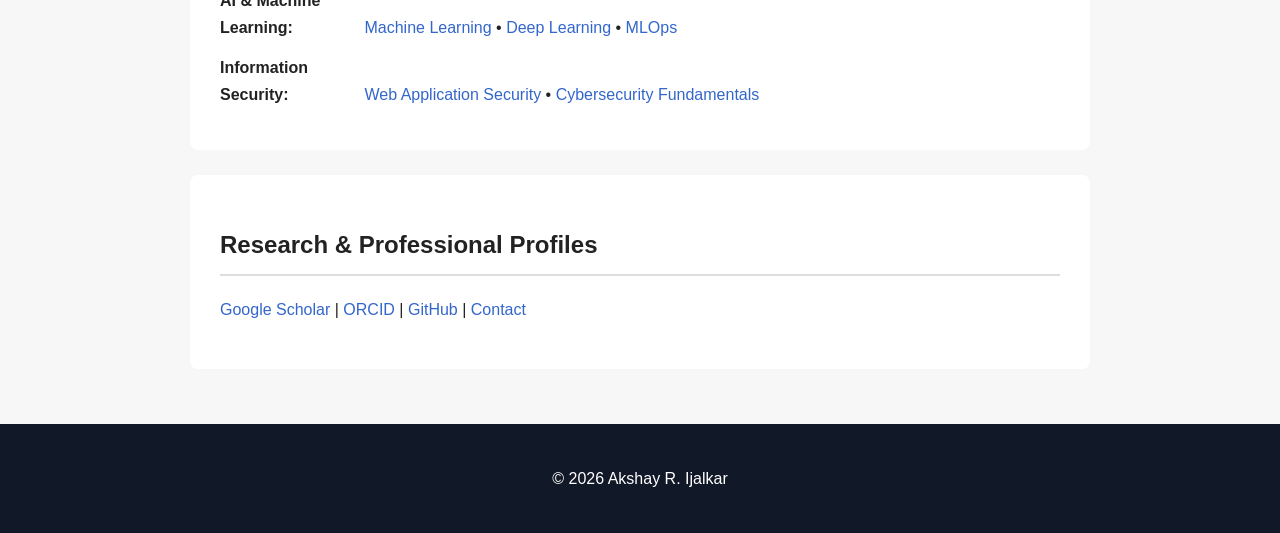
==== commit 26622d09: "Refactor index.html for clarity and emphasis Updated the content and structure of the index.html fil" ====
--- a/index.html
+++ b/index.html
@@ -457,11 +457,11 @@
     <div class="interest-item">
 
         <a href="knowledge/computer_science/computerscience.html"
-               target="_blank"
-               rel="noopener noreferrer"
-               title="know more from me">
-               Computer Science 
-            </a>
+           target="_blank"
+           rel="noopener noreferrer"
+           title="know more from me">
+           <b>Computer Science</b> 
+        </a>
     </div>
 
     <div class="interest-item">
@@ -470,7 +470,7 @@
            target="_blank"
            rel="noopener noreferrer"
            title="know more from me">
-           Cloud Technology 
+           <b>Cloud Technology</b>
         </a>
     </div>
 
@@ -479,7 +479,7 @@
            target="_blank"
            rel="noopener noreferrer"
            title="know more from me">
-           Information Security 
+           <b>Information Security</b>
       </a>
     </div>
 
@@ -488,7 +488,7 @@
            target="_blank"
            rel="noopener noreferrer"
            title="know more from me">
-           Full Stack Development 
+           <b>Full Stack Development</b>
         </a>
     </div>
       
@@ -498,7 +498,7 @@
            target="_blank"
            rel="noopener noreferrer"
            title="know more from me">
-           AI Engineering
+           <b>AI Engineering</b>
         </a>
     </div>
 
@@ -512,80 +512,107 @@
      CURRENTLY EXPLORING
 ========================== -->
 
+
 <section id="exploring">
 
   <h2>Currently Exploring</h2>
 
   <p>
-    My current technical exploration focuses on concepts that connect
-    networking, distributed computing, information discovery and
-    security.
+    My current technical exploration focuses on the intersection
+    of Computer Science, Cloud Technology, Information Security,
+    Full-Stack Development, and AI Engineering. I am particularly
+    interested in understanding how these technologies contribute
+    to building intelligent, scalable, secure, and resilient
+    computing systems.
   </p>
 
   <ul>
+
+    <li>
+      <a href="https://developer.mozilla.org/en-US/docs/Learn_web_development"
+         target="_blank"
+         rel="noopener noreferrer"
+         title="Explore frontend and backend technologies used to develop modern web applications.">
+        Full-Stack Web Development
+      </a>
+    </li>
+
+    <li>
+      <a href="https://aws.amazon.com/what-is/cloud-computing/"
+         target="_blank"
+         rel="noopener noreferrer"
+         title="Explore cloud infrastructure, virtualization, scalability, and distributed services.">
+        Cloud Computing & Infrastructure
+      </a>
+    </li>
+
+    <li>
+      <a href="https://www.nist.gov/cyberframework"
+         target="_blank"
+         rel="noopener noreferrer"
+         title="Study security principles, risk management, and protection of information systems.">
+        Information Security & Cybersecurity
+      </a>
+    </li>
+
+    <li>
+      <a href="https://developers.google.com/machine-learning"
+         target="_blank"
+         rel="noopener noreferrer"
+         title="Explore machine learning, model development, evaluation, and intelligent applications.">
+        Artificial Intelligence & Machine Learning
+      </a>
+    </li>
 
     <li>
       <a href="https://www.britannica.com/technology/P2P"
          target="_blank"
          rel="noopener noreferrer"
-         title="Peer-to-peer systems allow participating devices to act as both consumers and providers of resources.">
-
+         title="Understand communication and resource sharing between participating devices.">
         Peer-to-Peer Networking
-
       </a>
     </li>
-
 
     <li>
       <a href="https://nlp.stanford.edu/IR-book/"
          target="_blank"
          rel="noopener noreferrer"
-         title="Information retrieval studies methods for finding information relevant to a query or information need.">
-
+         title="Study information retrieval fundamentals and their applications to distributed information discovery.">
         Distributed Information Retrieval
-
       </a>
     </li>
-
 
     <li>
       <a href="https://www.cloudflare.com/learning/serverless/glossary/what-is-edge-computing/"
          target="_blank"
          rel="noopener noreferrer"
-         title="Edge computing places computation closer to the devices and users generating or consuming information.">
-
+         title="Explore computation and data processing closer to users and connected devices.">
         Edge Computing
-
       </a>
     </li>
-
 
     <li>
       <a href="https://en.wikipedia.org/wiki/Privacy-enhancing_technologies"
          target="_blank"
          rel="noopener noreferrer"
-         title="Privacy-enhancing technologies are designed to protect personal information while allowing useful computation or communication.">
-
+         title="Investigate technologies that protect personal information during computation and communication.">
         Privacy-Preserving Systems
-
       </a>
     </li>
-
 
     <li>
       <a href="https://en.wikipedia.org/wiki/Decentralized_computing"
          target="_blank"
          rel="noopener noreferrer"
-         title="Decentralized architectures distribute responsibilities across multiple participating components.">
-
+         title="Explore architectures that distribute computation and responsibilities across multiple systems.">
         Decentralized Architectures
-
       </a>
     </li>
 
   </ul>
 
 </section>
+
 
 
 
@@ -593,81 +620,111 @@
      RESEARCH QUESTIONS
 ========================== -->
 
+
 <section id="questions">
 
   <h2>Questions That Interest Me</h2>
 
+  <p>
+    My technical and research interests are driven by questions
+    about how modern computing technologies can be combined
+    to develop intelligent, secure, scalable, and accessible
+    software systems.
+  </p>
+
   <div class="question">
-
+    How can
+    <a href="https://aws.amazon.com/what-is/cloud-computing/"
+       target="_blank"
+       rel="noopener noreferrer"
+       title="Cloud computing provides on-demand access to computing resources and services.">
+      cloud computing
+    </a>
+    improve the scalability, reliability, and availability
+    of modern applications?
+  </div>
+
+  <div class="question">
+    How can
+    <a href="https://developers.google.com/machine-learning"
+       target="_blank"
+       rel="noopener noreferrer"
+       title="Machine learning enables systems to learn patterns from data and make predictions.">
+      artificial intelligence and machine learning
+    </a>
+    be integrated into real-world applications to support
+    intelligent decision-making and automation?
+  </div>
+
+  <div class="question">
+    How can
+    <a href="https://owasp.org/www-project-top-ten/"
+       target="_blank"
+       rel="noopener noreferrer"
+       title="OWASP provides guidance on common web application security risks.">
+      application security
+    </a>
+    be incorporated throughout the full-stack development
+    lifecycle rather than treated as an additional feature?
+  </div>
+
+  <div class="question">
+    How can
+    <a href="https://www.cloudflare.com/learning/serverless/glossary/what-is-edge-computing/"
+       target="_blank"
+       rel="noopener noreferrer"
+       title="Edge computing processes data closer to its source.">
+      edge computing
+    </a>
+    and cloud infrastructure work together to reduce
+    latency and improve application performance?
+  </div>
+
+  <div class="question">
     How can useful information remain accessible when
-
     <a href="https://en.wikipedia.org/wiki/Internet"
        target="_blank"
        rel="noopener noreferrer"
-       title="The Internet is the global system of interconnected computer networks that communicate using the Internet protocol suite.">
-
-       Internet
-
-    </a>
-
-    connectivity is unavailable or unreliable?
-
-  </div>
-
+       title="The Internet is a global system of interconnected networks.">
+      Internet connectivity
+    </a>
+    is limited, unreliable, or unavailable?
+  </div>
 
   <div class="question">
-
-    How can nearby devices collaborate through
-
-    <a href="https://www.cloudflare.com/learning/network-layer/what-is-a-computer-network/"
-       target="_blank"
-       rel="noopener noreferrer"
-       title="A computer network enables interconnected devices to communicate and exchange resources.">
-
-       computer networks
-
-    </a>
-
-    while preserving user privacy?
-
-  </div>
-
+    Can
+    <a href="https://www.britannica.com/technology/P2P"
+       target="_blank"
+       rel="noopener noreferrer"
+       title="Peer-to-peer systems allow devices to share resources directly.">
+      peer-to-peer and decentralized systems
+    </a>
+    support secure information discovery without relying
+    entirely on centralized infrastructure?
+  </div>
 
   <div class="question">
-
-    Can
-
-    <a href="https://www.britannica.com/technology/P2P"
-       target="_blank"
-       rel="noopener noreferrer"
-       title="Peer-to-peer architectures distribute resource-sharing responsibilities among participating devices.">
-
-       peer-to-peer systems
-
-    </a>
-
-    enable useful information discovery without depending entirely
-    on centralized infrastructure?
-
-  </div>
-
+    How can
+    <a href="https://nlp.stanford.edu/IR-book/"
+       target="_blank"
+       rel="noopener noreferrer"
+       title="Information retrieval concerns finding information relevant to a user's query.">
+      information retrieval
+    </a>
+    and AI techniques improve the discovery of relevant
+    information across distributed data sources?
+  </div>
 
   <div class="question">
-
     How can
-
-    <a href="https://nlp.stanford.edu/IR-book/"
-       target="_blank"
-       rel="noopener noreferrer"
-       title="Information retrieval studies techniques for identifying information relevant to a query or information need.">
-
-       information retrieval
-
-    </a>
-
-    operate effectively across distributed and intermittently
-    connected devices?
-
+    <a href="https://www.nist.gov/cyberframework"
+       target="_blank"
+       rel="noopener noreferrer"
+       title="The NIST Cybersecurity Framework provides guidance for managing cybersecurity risks.">
+      information security
+    </a>
+    principles protect data privacy, integrity, and
+    availability across interconnected computing systems?
   </div>
 
 </section>
@@ -678,119 +735,205 @@
      TECHNICAL TOOLKIT
 ========================== -->
 
+
 <section id="toolkit">
 
   <h2>Technical Toolkit</h2>
 
   <p>
-    Technologies and computing environments I am currently learning,
-    practicing, or using in technical projects.
+    Programming languages, development tools, operating systems,
+    and computing technologies I currently use, practice, or
+    study as part of my academic development and technical projects.
   </p>
 
-
   <div class="toolkit-row">
-
-    <strong>Programming:</strong>
-
-    <a href="https://en.wikipedia.org/wiki/Python_(programming_language)"
-       target="_blank"
-       rel="noopener noreferrer"
-       title="Python is a general-purpose high-level programming language.">
-       Python
-    </a>
-
-    •
-
-    <a href="https://en.wikipedia.org/wiki/Java_(programming_language)"
-       target="_blank"
-       rel="noopener noreferrer"
-       title="Java is a general-purpose object-oriented programming language and software platform.">
-       Java
-    </a>
-
-    •
-
-    <a href="https://en.wikipedia.org/wiki/C_Sharp_(programming_language)"
-       target="_blank"
-       rel="noopener noreferrer"
-       title="C# is a general-purpose programming language developed for the .NET ecosystem.">
-       C#
-    </a>
-
-    •
-
-    <a href="https://en.wikipedia.org/wiki/Bash_(Unix_shell)"
-       target="_blank"
-       rel="noopener noreferrer"
-       title="Bash is a Unix shell and command language commonly used for command-line interaction and automation.">
-       Bash
-    </a>
-
-  </div>
-
+    <strong>Programming & Scripting:</strong>
+
+    <a href="https://docs.python.org/3/"
+       target="_blank"
+       rel="noopener noreferrer"
+       title="Python is a general-purpose programming language used in automation, data processing, and AI.">
+      Python
+    </a> •
+
+    <a href="https://www.gnu.org/software/bash/manual/"
+       target="_blank"
+       rel="noopener noreferrer"
+       title="Bash is a command-line shell and scripting language.">
+      Bash
+    </a>
+  </div>
 
   <div class="toolkit-row">
-
-    <strong>Systems:</strong>
-
-    <a href="https://en.wikipedia.org/wiki/Linux"
-       target="_blank"
-       rel="noopener noreferrer"
-       title="Linux is a family of Unix-like operating systems based on the Linux kernel.">
-       Linux
-    </a>
-
-    •
-
-    <a href="https://en.wikipedia.org/wiki/Microsoft_Windows"
-       target="_blank"
-       rel="noopener noreferrer"
-       title="Microsoft Windows is a family of graphical operating systems developed by Microsoft.">
-       Windows
-    </a>
-
-  </div>
-
+    <strong>Currently Learning:</strong>
+
+    <a href="https://learn.microsoft.com/en-us/dotnet/csharp/"
+       target="_blank"
+       rel="noopener noreferrer"
+       title="C# is a modern programming language used with the .NET platform.">
+      C#
+    </a> •
+
+    <a href="https://developer.mozilla.org/en-US/docs/Web/JavaScript"
+       target="_blank"
+       rel="noopener noreferrer"
+       title="JavaScript enables dynamic behavior and interactivity in web applications.">
+      JavaScript
+    </a>
+  </div>
 
   <div class="toolkit-row">
-
-    <strong>Infrastructure:</strong>
-
-    <a href="https://en.wikipedia.org/wiki/Docker_(software)"
-       target="_blank"
-       rel="noopener noreferrer"
-       title="Docker provides tools for packaging and running software using operating-system-level containers.">
-       Docker
-    </a>
-
-    •
-
-    <a href="https://en.wikipedia.org/wiki/Kubernetes"
-       target="_blank"
-       rel="noopener noreferrer"
-       title="Kubernetes is an open-source platform for automating deployment, scaling, and management of containerized applications.">
-       Kubernetes
-    </a>
-
-    •
-
-    <a href="https://en.wikipedia.org/wiki/Git"
-       target="_blank"
-       rel="noopener noreferrer"
-       title="Git is a distributed version-control system used to track changes to source code and other files.">
-       Git
-    </a>
-
+    <strong>Web Development:</strong>
+
+    <a href="https://developer.mozilla.org/en-US/docs/Web/HTML"
+       target="_blank"
+       rel="noopener noreferrer"
+       title="HTML defines the structure and meaning of web content.">
+      HTML5
+    </a> •
+
+    <a href="https://developer.mozilla.org/en-US/docs/Web/CSS"
+       target="_blank"
+       rel="noopener noreferrer"
+       title="CSS controls the presentation and layout of web pages.">
+      CSS3
+    </a> •
+
+    <a href="https://developer.mozilla.org/en-US/docs/Learn_web_development"
+       target="_blank"
+       rel="noopener noreferrer"
+       title="Full-stack development combines frontend interfaces with backend services and data management.">
+      Full-Stack Development
+    </a>
+  </div>
+
+  <div class="toolkit-row">
+    <strong>Operating Systems:</strong>
+
+    <a href="https://www.kernel.org/"
+       target="_blank"
+       rel="noopener noreferrer"
+       title="Linux is an open-source operating system kernel used in servers, development, and infrastructure.">
+      Linux
+    </a> •
+
+    <a href="https://learn.microsoft.com/en-us/windows/"
+       target="_blank"
+       rel="noopener noreferrer"
+       title="Windows is an operating system platform used for development and computing.">
+      Windows
+    </a>
+  </div>
+
+  <div class="toolkit-row">
+    <strong>DevOps & Infrastructure:</strong>
+
+    <a href="https://docs.docker.com/"
+       target="_blank"
+       rel="noopener noreferrer"
+       title="Docker provides containerization tools for packaging and running applications.">
+      Docker
+    </a> •
+
+    <a href="https://kubernetes.io/docs/"
+       target="_blank"
+       rel="noopener noreferrer"
+       title="Kubernetes orchestrates containerized applications.">
+      Kubernetes
+    </a> •
+
+    <a href="https://git-scm.com/doc"
+       target="_blank"
+       rel="noopener noreferrer"
+       title="Git is a distributed version-control system.">
+      Git
+    </a> •
+
+    <a href="https://docs.github.com/en/actions"
+       target="_blank"
+       rel="noopener noreferrer"
+       title="GitHub Actions automates software workflows, testing, and deployment.">
+      CI/CD
+    </a>
+  </div>
+
+  <div class="toolkit-row">
+    <strong>Cloud & Deployment:</strong>
+
+    <a href="https://docs.github.com/en/pages"
+       target="_blank"
+       rel="noopener noreferrer"
+       title="GitHub Pages hosts static websites directly from repositories.">
+      GitHub Pages
+    </a> •
+
+    <a href="https://vercel.com/docs"
+       target="_blank"
+       rel="noopener noreferrer"
+       title="Vercel provides web application hosting and serverless deployment capabilities.">
+      Vercel
+    </a> •
+
+    <a href="https://developers.cloudflare.com/"
+       target="_blank"
+       rel="noopener noreferrer"
+       title="Cloudflare provides networking, security, and edge computing services.">
+      Cloudflare
+    </a>
+  </div>
+
+  <div class="toolkit-row">
+    <strong>AI & Machine Learning:</strong>
+
+    <a href="https://scikit-learn.org/stable/"
+       target="_blank"
+       rel="noopener noreferrer"
+       title="Scikit-learn provides tools for machine learning in Python.">
+      Machine Learning
+    </a> •
+
+    <a href="https://www.tensorflow.org/learn"
+       target="_blank"
+       rel="noopener noreferrer"
+       title="Deep learning uses neural networks to learn representations from data.">
+      Deep Learning
+    </a> •
+
+    <a href="https://mlflow.org/docs/latest/"
+       target="_blank"
+       rel="noopener noreferrer"
+       title="MLflow supports machine learning experiment tracking and model lifecycle management.">
+      MLOps
+    </a>
+  </div>
+
+  <div class="toolkit-row">
+    <strong>Information Security:</strong>
+
+    <a href="https://owasp.org/www-project-top-ten/"
+       target="_blank"
+       rel="noopener noreferrer"
+       title="OWASP provides guidance on common web application security risks.">
+      Web Application Security
+    </a> •
+
+    <a href="https://www.nist.gov/cyberframework"
+       target="_blank"
+       rel="noopener noreferrer"
+       title="The NIST Cybersecurity Framework supports cybersecurity risk management.">
+      Cybersecurity Fundamentals
+    </a>
   </div>
 
 </section>
+
 
 
 
 <!-- =========================
      RECENT ACTIVITY
 ========================== -->
-
+<!-- 
 <section id="activity">
 
   <h2>Recent Activity</h2>
@@ -823,14 +966,14 @@
     </li>
   </ul>
 
-</section>
+</section> -->
 
 
 
 <!-- =========================
      EXPLORE PROFILE
 ========================== -->
-
+<!-- 
 <section id="explore">
 
   <h2>Explore My Work</h2>
@@ -839,7 +982,7 @@
     technical projects and scholarly work is available through the
     above different pages.
   </p>
-</section>
+</section> -->
 
 
 
@@ -904,7 +1047,7 @@
   <div id="chat-messages">
     <p>
       <strong>AI:</strong>
-      Hi! Ask me about Akshay's research interests,
+      Hi! i am here to assist you to tell more about Akshay's portfolio,
       projects, academic work, or technical interests.
     </p>
   </div>
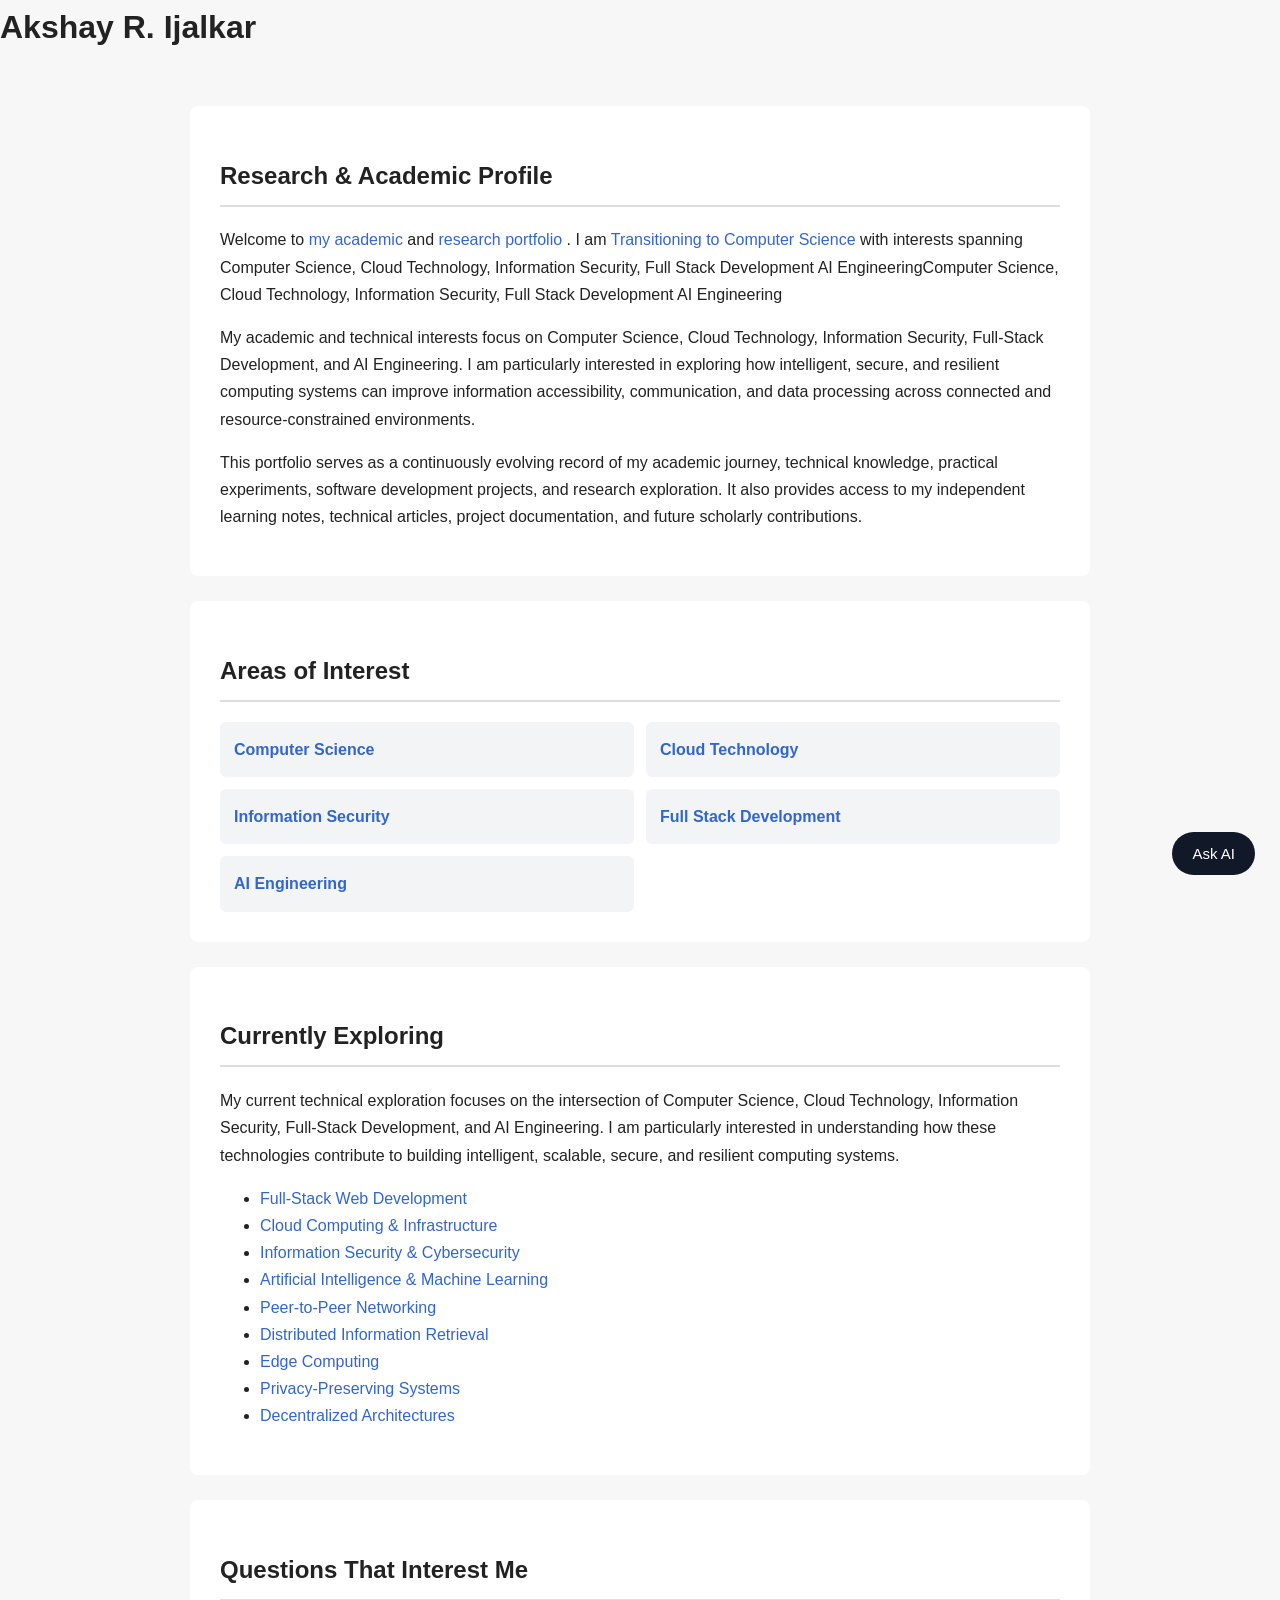
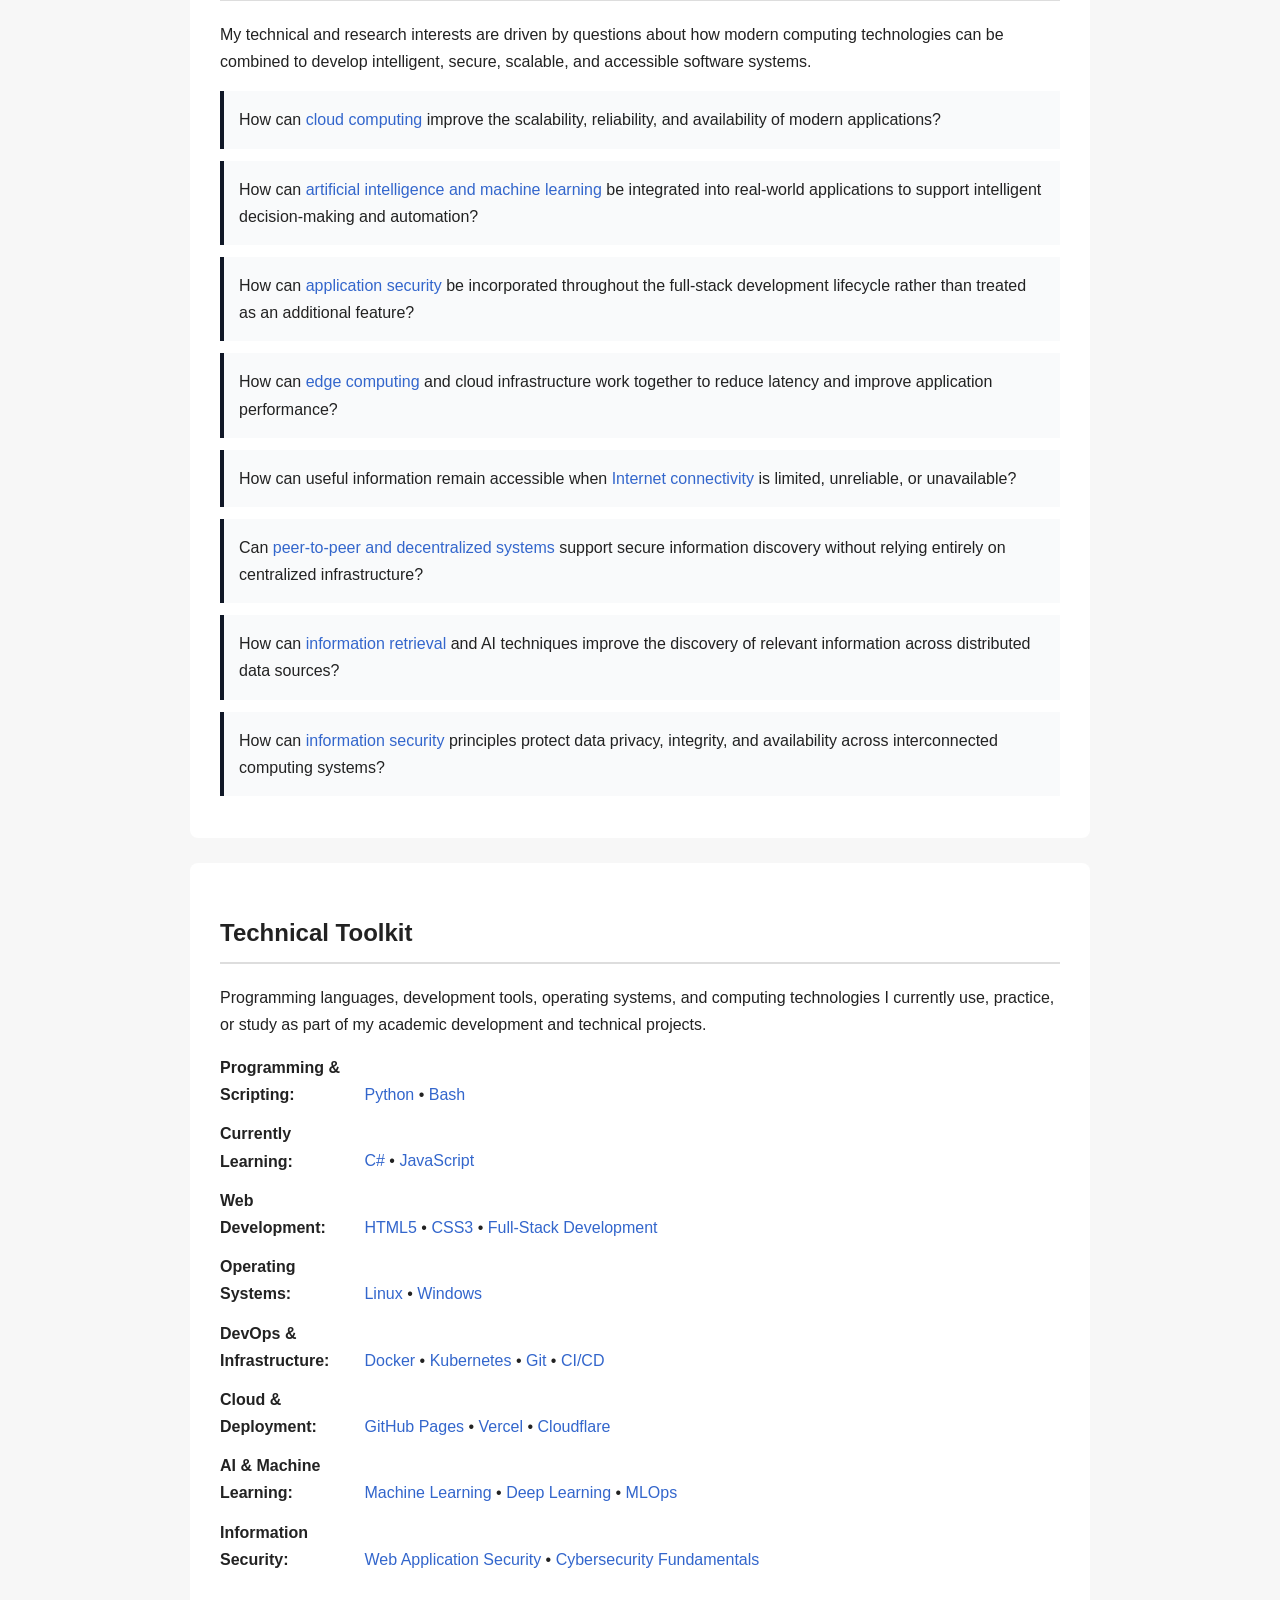
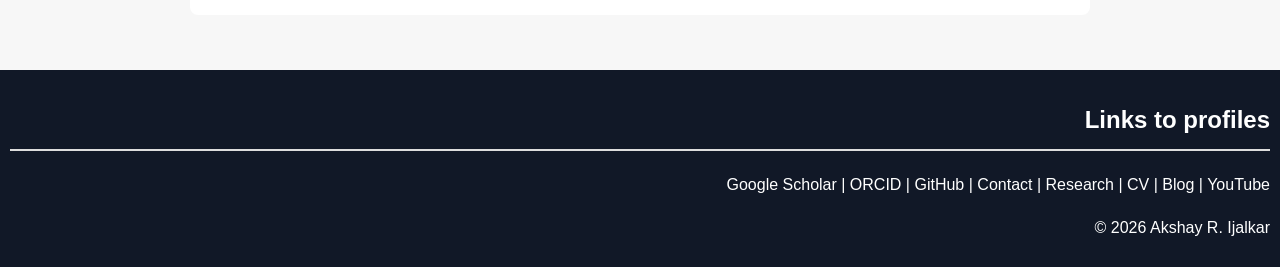
==== commit 551ac0c1: "Update index.html" ====
--- a/index.html
+++ b/index.html
@@ -53,7 +53,7 @@
        HEADER
     ========================== */
 
-    header {
+    /* header {
       background: #111827;
       color: white;
       padding: 50px 20px;
@@ -77,7 +77,7 @@
     .tagline {
       color: #d1d5db;
       margin-top: 5px;
-    }
+    } */
 
     /* =========================
        NAVIGATION
@@ -199,8 +199,8 @@
     ========================== */
 
     footer {
-      text-align: center;
-      padding: 25px;
+      text-align: right;
+      padding: 10px;
       background: #111827;
       color: white;
     }
@@ -358,9 +358,8 @@
 <header>
 
   <h1>
-    <a href="web_deployment/cv.html" title="Go to Curriculum Vitae" target="_blank">
+   
       Akshay R. Ijalkar
-    </a>
   </h1>
 
   <p class="tagline">
@@ -990,9 +989,9 @@
      RESEARCH PROFILES
 ========================== -->
 
-<section id="profiles">
-
-  <h2>Research & Professional Profiles</h2>
+<!-- <section id="profiles">
+
+  <h2>Links to profiles</h2>
 
   <p>
 
@@ -1026,9 +1025,40 @@
         Contact
     </a>
 
+    |
+    
+    <a href="web_deployment/contact.html"
+        target="_blank"
+        rel="noopener noreferrer">
+        Research
+    </a>
+
+    |
+    
+    <a href="web_deployment/cv.html" 
+       title="Go to Curriculum Vitae" 
+       target="_blank">
+       CV
+    </a>
+
+    |
+      
+    <a href="web_deployment/contact.html"
+        target="_blank"
+        rel="noopener noreferrer">
+        Blog
+    </a>
+
+    |
+    
+    <a href="web_deployment/contact.html"
+        target="_blank"
+        rel="noopener noreferrer">
+        YouTube
+    </a>
   </p>
 
-</section>
+</section> -->
 
 
 </main>
@@ -1152,6 +1182,72 @@
 ========================== -->
 
 <footer>
+  <h2>Links to profiles</h2>
+
+  <p>
+
+    <a href="https://scholar.google.com/citations?hl=en&user=Q9m4CH0AAAAJ"
+       target="_blank"
+       rel="noopener noreferrer">
+       Google Scholar
+    </a>
+
+    |
+
+    <a href="https://orcid.org/0009-0005-6980-1310"
+       target="_blank"
+       rel="noopener noreferrer">
+       ORCID
+    </a>
+
+    |
+
+    <a href="https://github.com/akshayijalkar/"
+       target="_blank"
+       rel="noopener noreferrer">
+       GitHub
+    </a>
+
+    |
+    
+    <a href="web_deployment/contact.html"
+        target="_blank"
+        rel="noopener noreferrer">
+        Contact
+    </a>
+
+    |
+    
+    <a href="web_deployment/contact.html"
+        target="_blank"
+        rel="noopener noreferrer">
+        Research
+    </a>
+
+    |
+    
+    <a href="web_deployment/cv.html" 
+       title="Go to Curriculum Vitae" 
+       target="_blank">
+       CV
+    </a>
+
+    |
+      
+    <a href="web_deployment/contact.html"
+        target="_blank"
+        rel="noopener noreferrer">
+        Blog
+    </a>
+
+    |
+    
+    <a href="web_deployment/contact.html"
+        target="_blank"
+        rel="noopener noreferrer">
+        YouTube
+    </a>
+  </p>
 
   <p>
     © 2026 Akshay R. Ijalkar
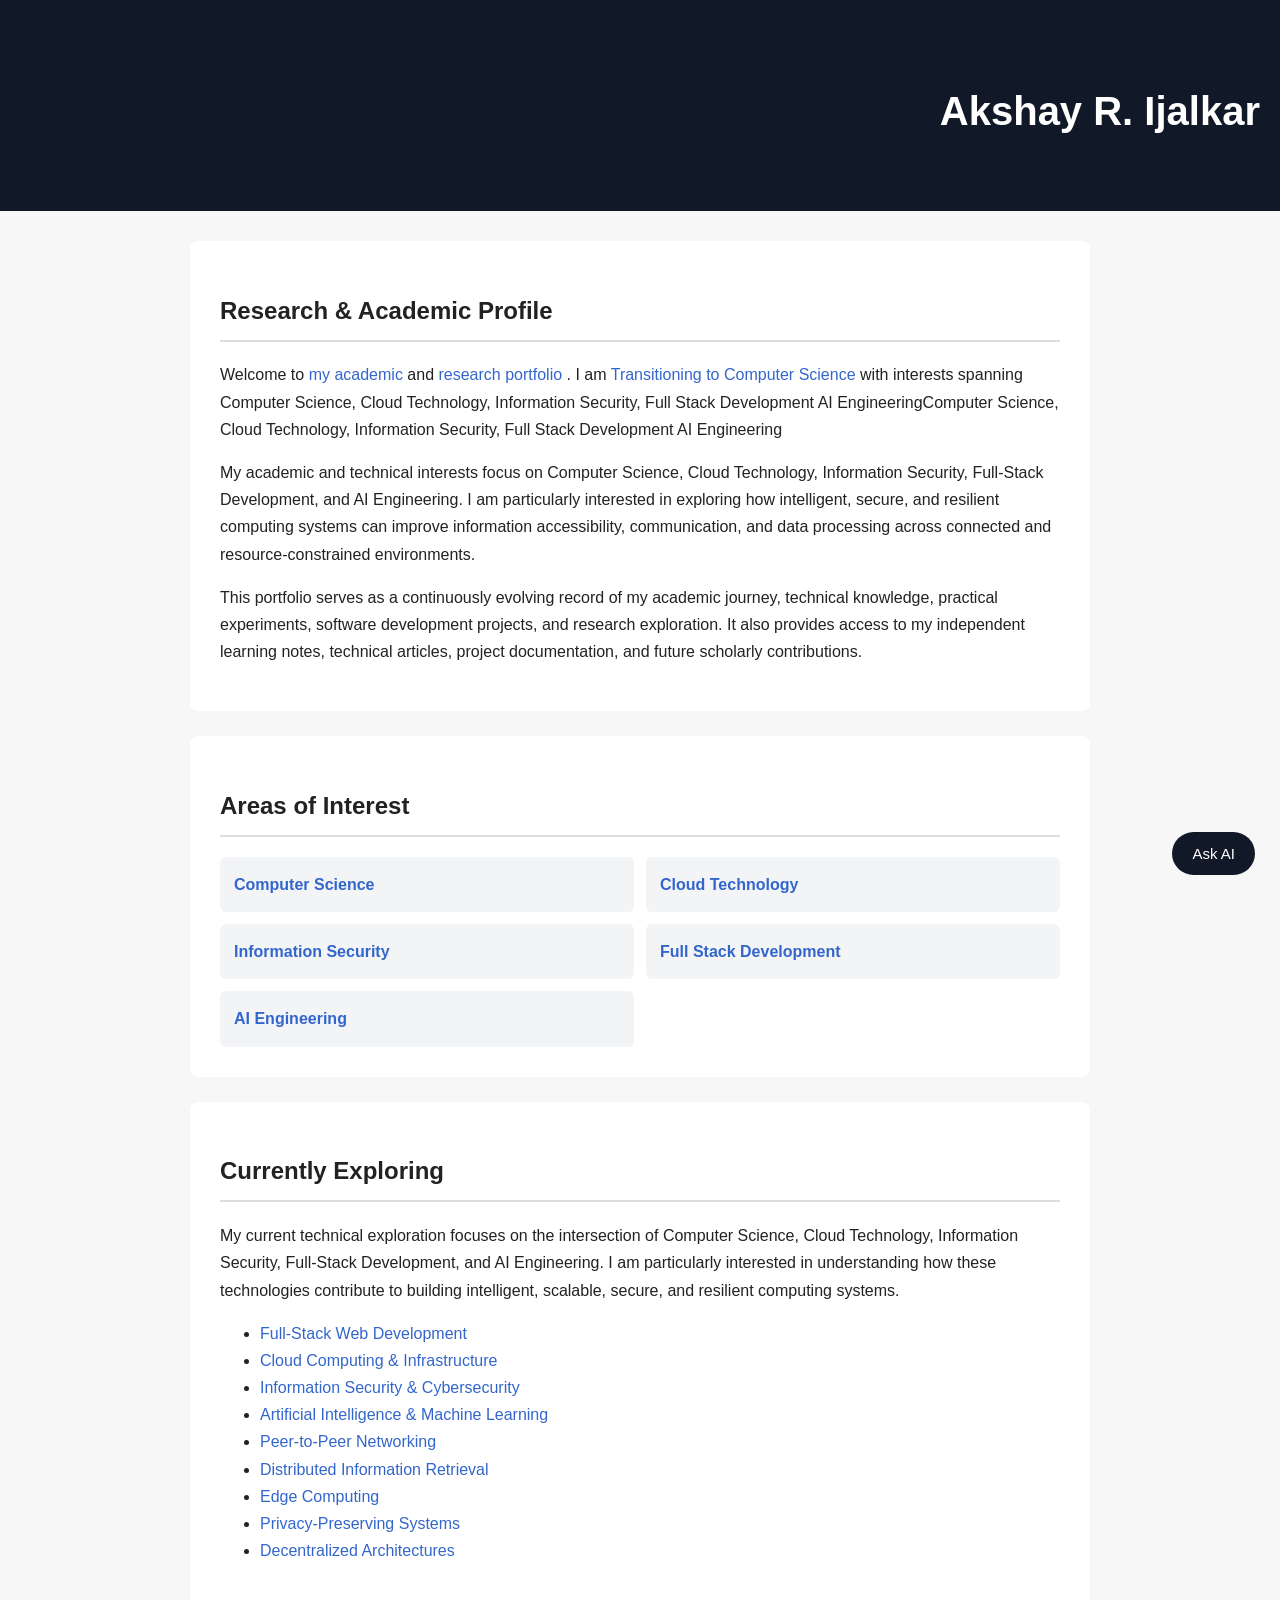
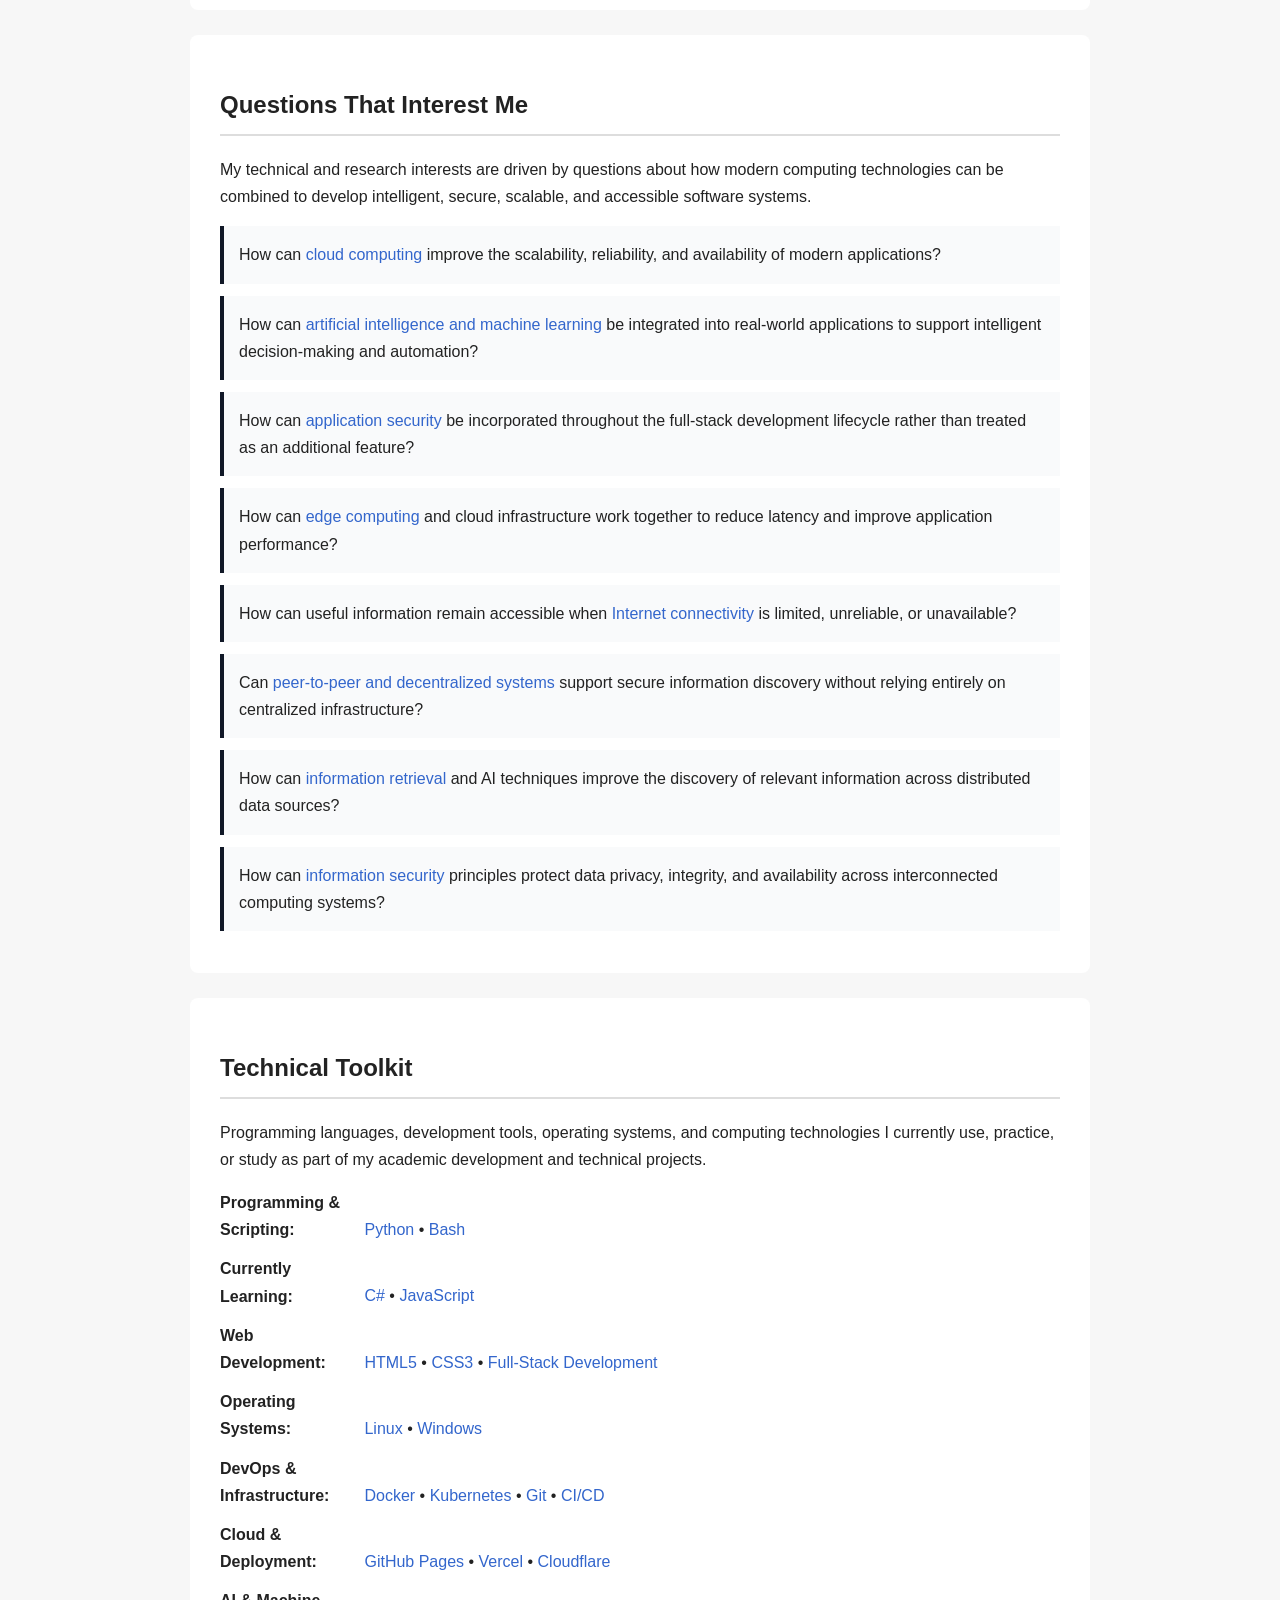
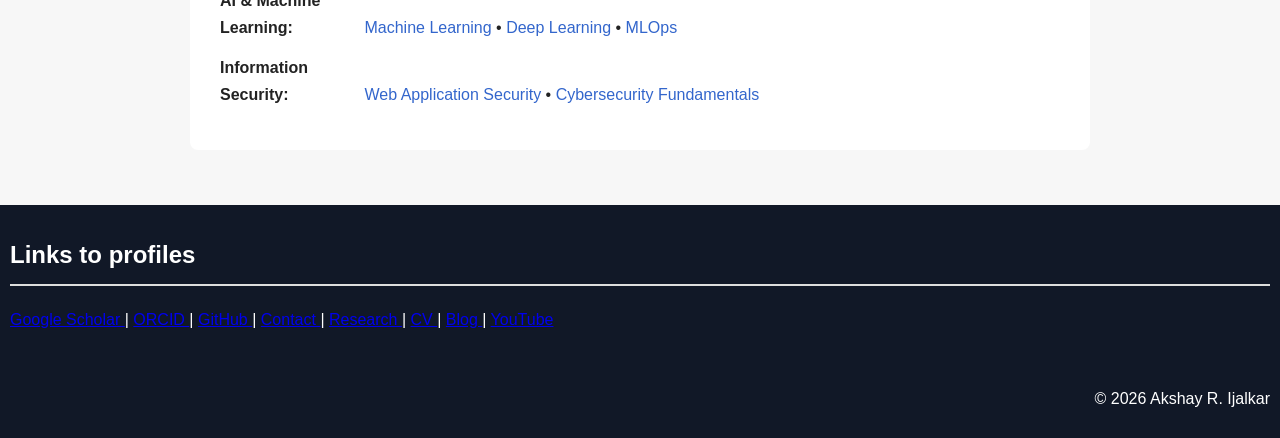
==== commit 8a4559db: "Update index.html" ====
--- a/index.html
+++ b/index.html
@@ -53,11 +53,11 @@
        HEADER
     ========================== */
 
-    /* header {
+    header {
       background: #111827;
       color: white;
       padding: 50px 20px;
-      text-align: center;
+      text-align: right;
     }
 
     header h1 {
@@ -65,19 +65,19 @@
       font-size: 40px;
     }
 
-    header h1 a {
+    /* header h1 a {
       color: inherit;
       text-decoration: none;
     }
 
     header h1 a:hover {
       opacity: 0.7;
-    }
+    } */
 
     .tagline {
       color: #d1d5db;
       margin-top: 5px;
-    } */
+    }
 
     /* =========================
        NAVIGATION
@@ -199,6 +199,8 @@
     ========================== */
 
     footer {
+        .copyright {
+            
       text-align: right;
       padding: 10px;
       background: #111827;
@@ -212,6 +214,24 @@
 
     footer a:hover {
       text-decoration: underline;
+        }
+        
+        .footer-links {
+      text-align: left;
+      padding: 10px;
+      background: #111827;
+      color: white;
+    }
+
+    footer a {
+      color: white;
+      text-decoration: none;
+    }
+
+    footer a:hover {
+      text-decoration: underline;
+        }    
+        }
     }
 
     /* =========================
@@ -1182,6 +1202,7 @@
 ========================== -->
 
 <footer>
+<div class="footer-links">
   <h2>Links to profiles</h2>
 
   <p>
@@ -1248,11 +1269,12 @@
         YouTube
     </a>
   </p>
-
+</div>
+<div class="copyright">
   <p>
     © 2026 Akshay R. Ijalkar
   </p>
-
+</div>
 </footer>
 
 </body>
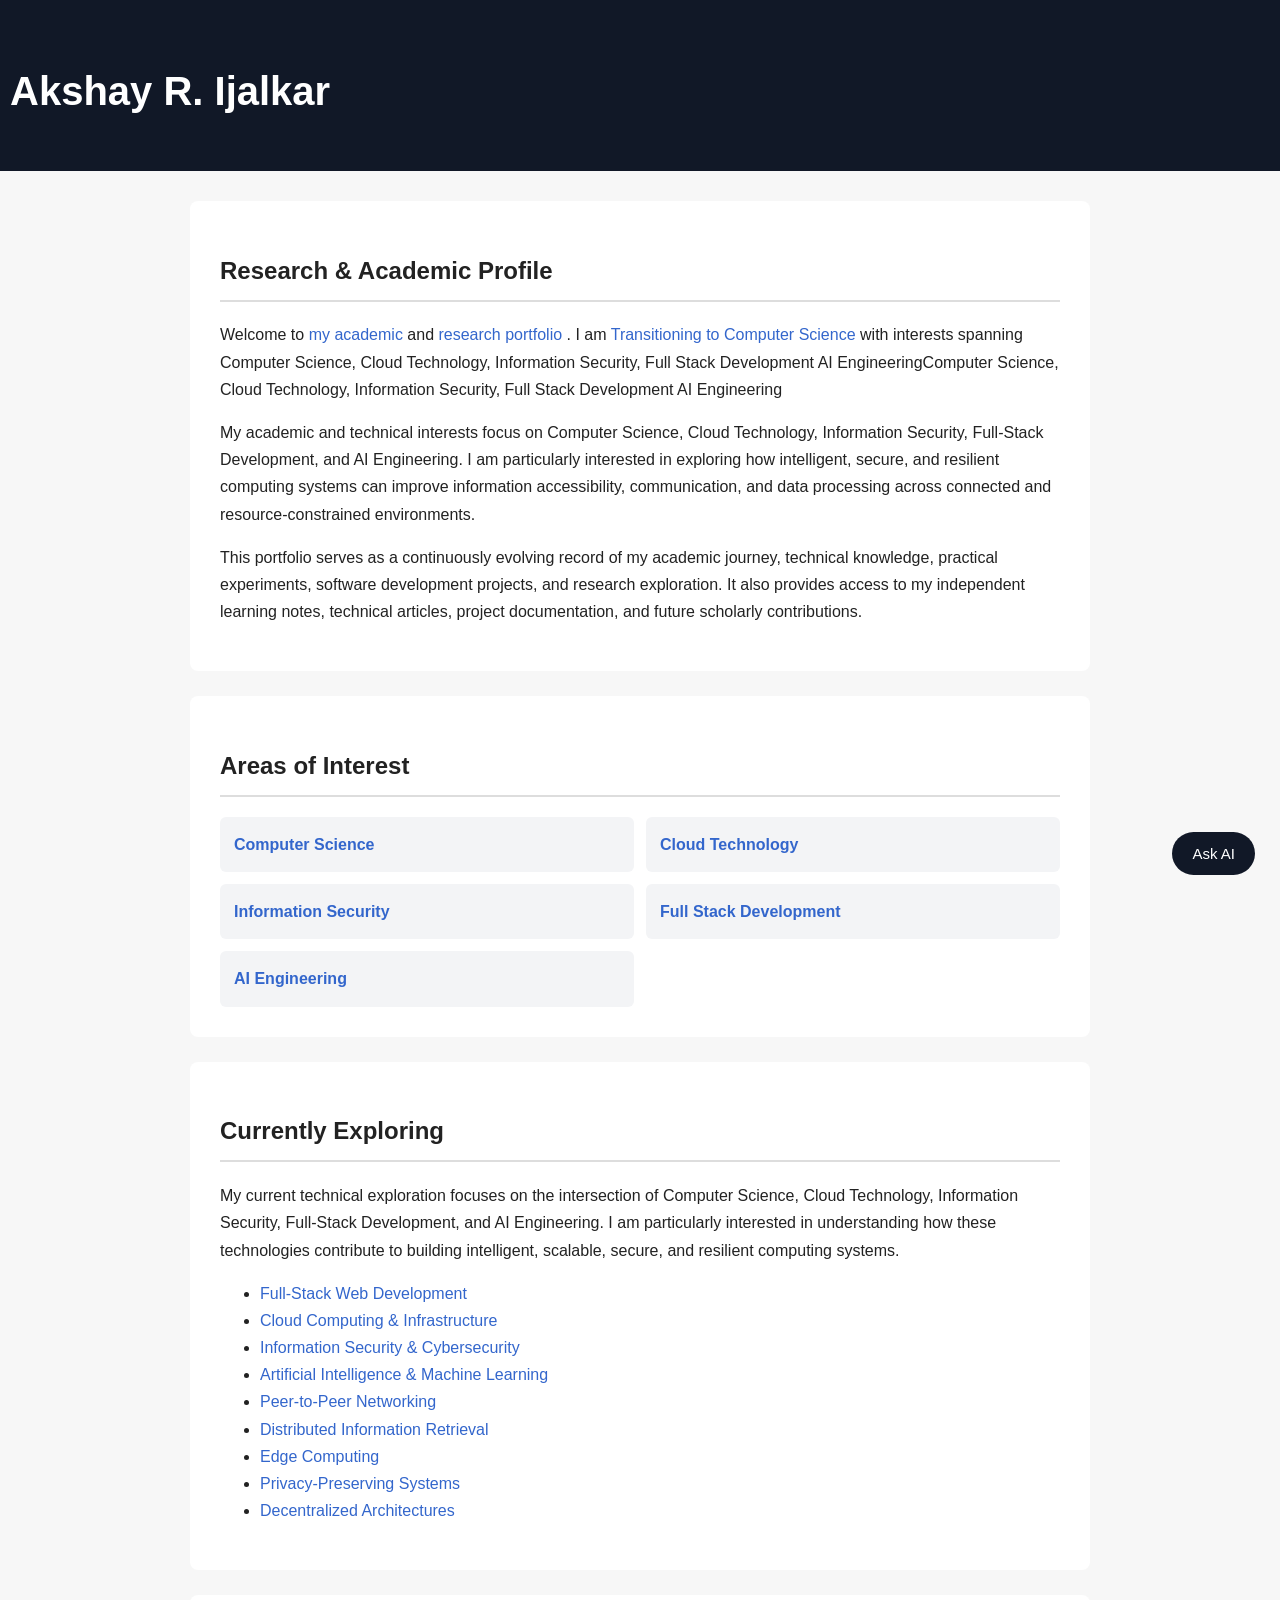
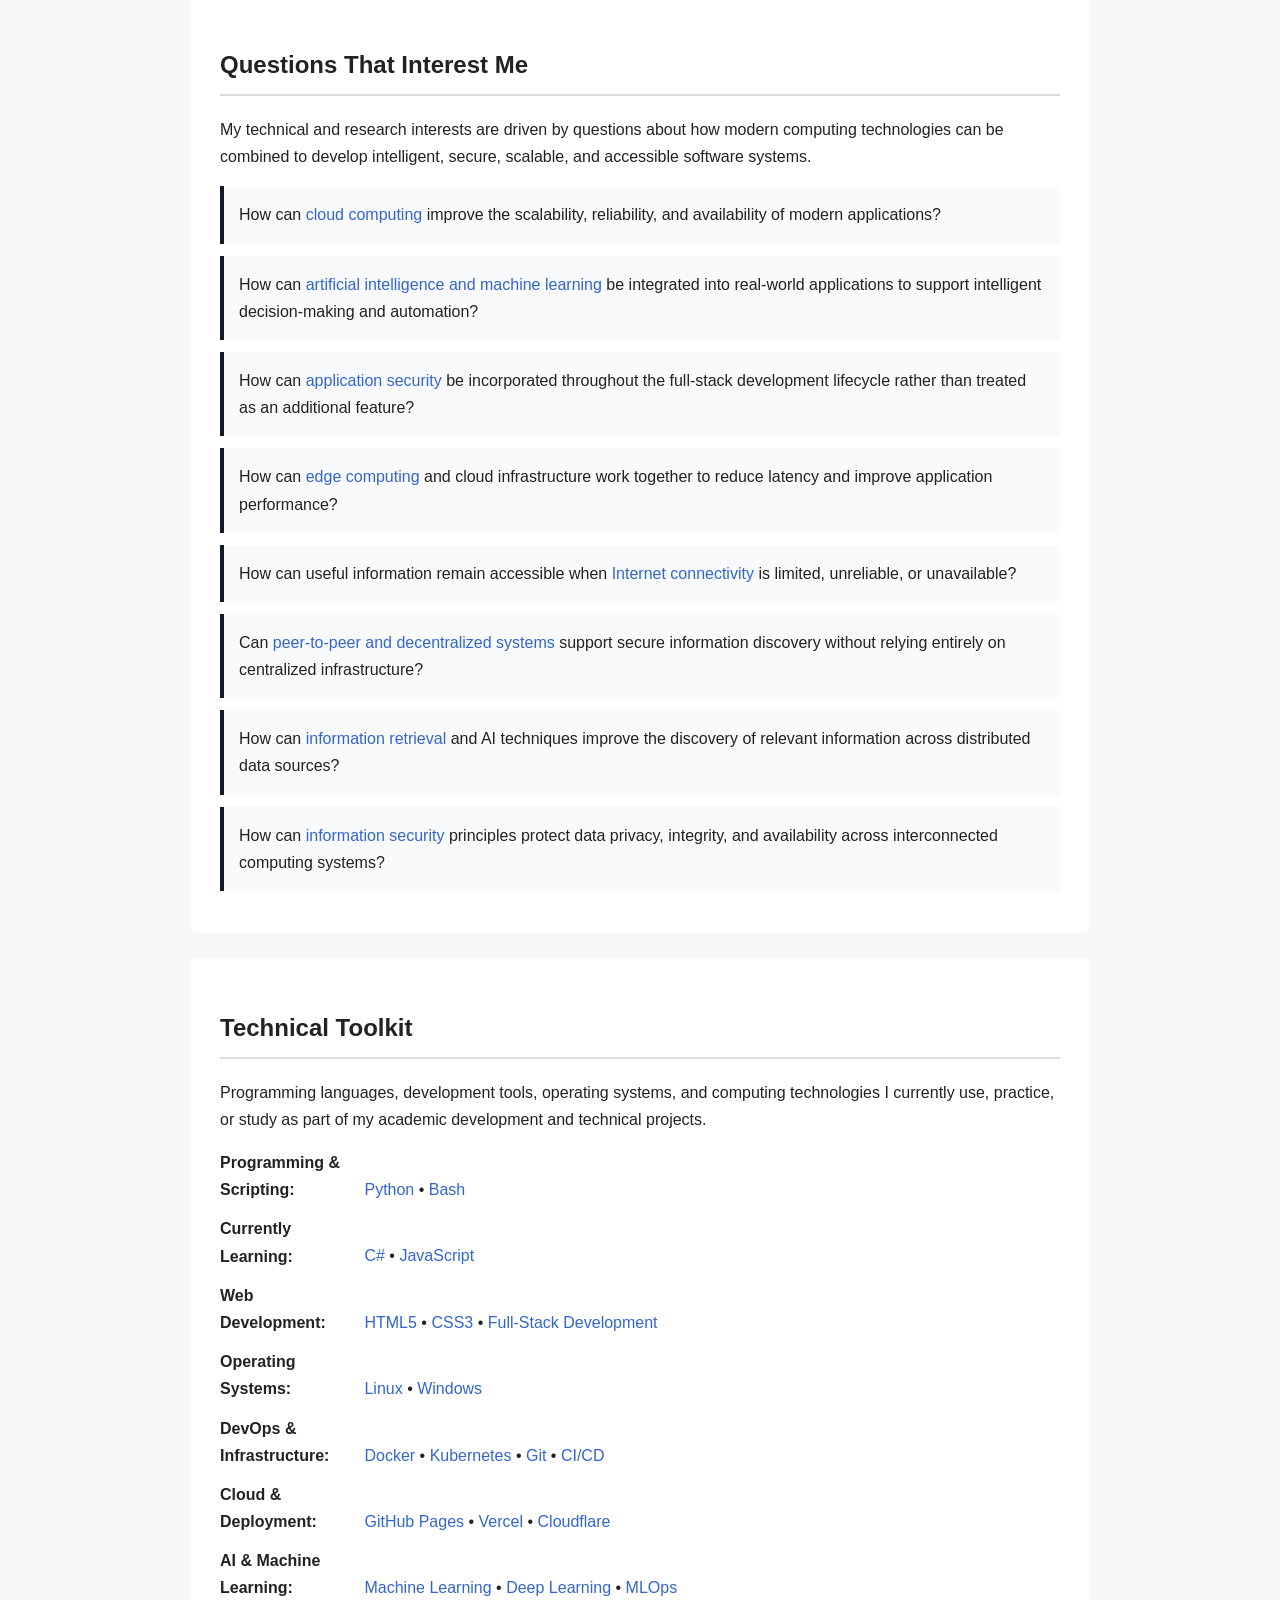
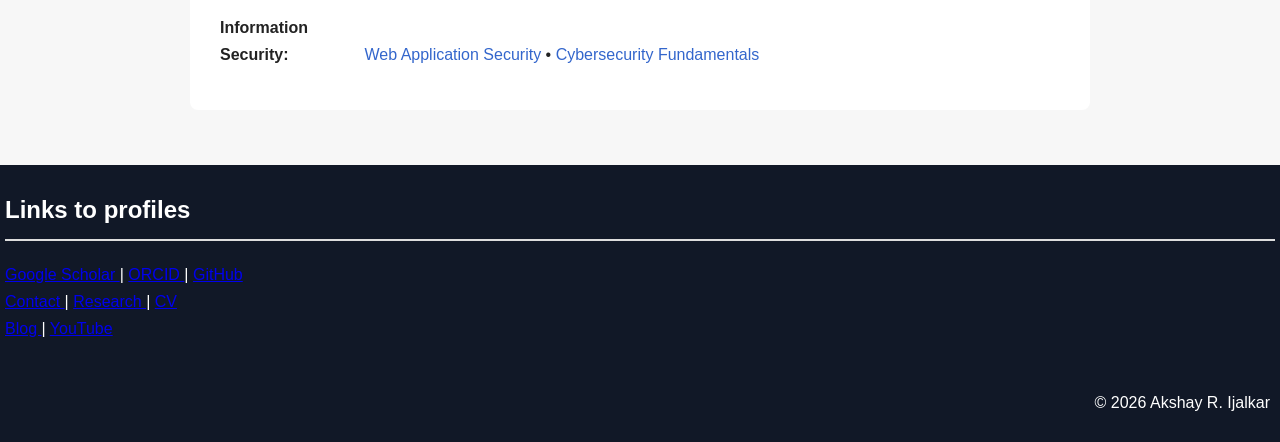
==== commit 769a3a89: "Update index.html" ====
--- a/index.html
+++ b/index.html
@@ -56,8 +56,8 @@
     header {
       background: #111827;
       color: white;
-      padding: 50px 20px;
-      text-align: right;
+      padding: 30px 10px;
+      text-align: left;
     }
 
     header h1 {
@@ -218,7 +218,7 @@
         
         .footer-links {
       text-align: left;
-      padding: 10px;
+      padding: 5px;
       background: #111827;
       color: white;
     }
@@ -1228,8 +1228,8 @@
        rel="noopener noreferrer">
        GitHub
     </a>
-
-    |
+<br>
+    
     
     <a href="web_deployment/contact.html"
         target="_blank"
@@ -1253,7 +1253,7 @@
        CV
     </a>
 
-    |
+    <br>
       
     <a href="web_deployment/contact.html"
         target="_blank"
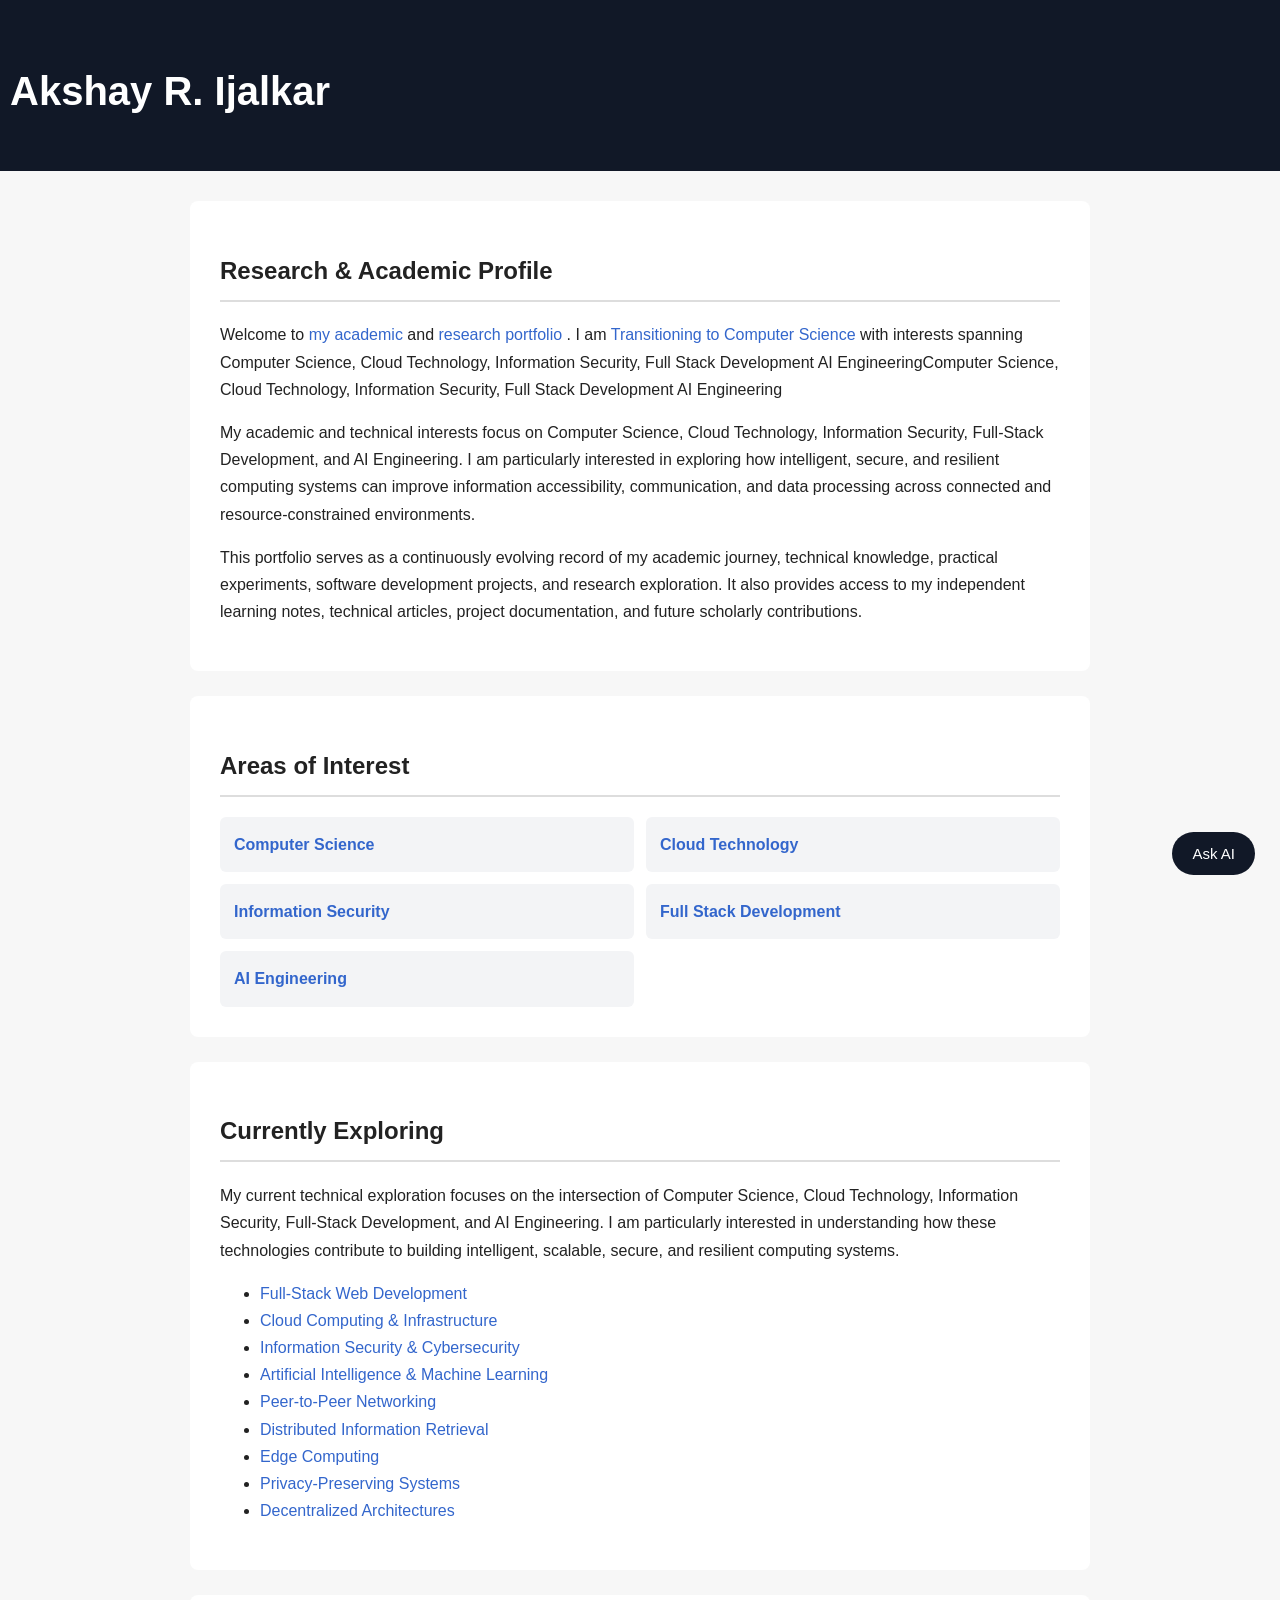
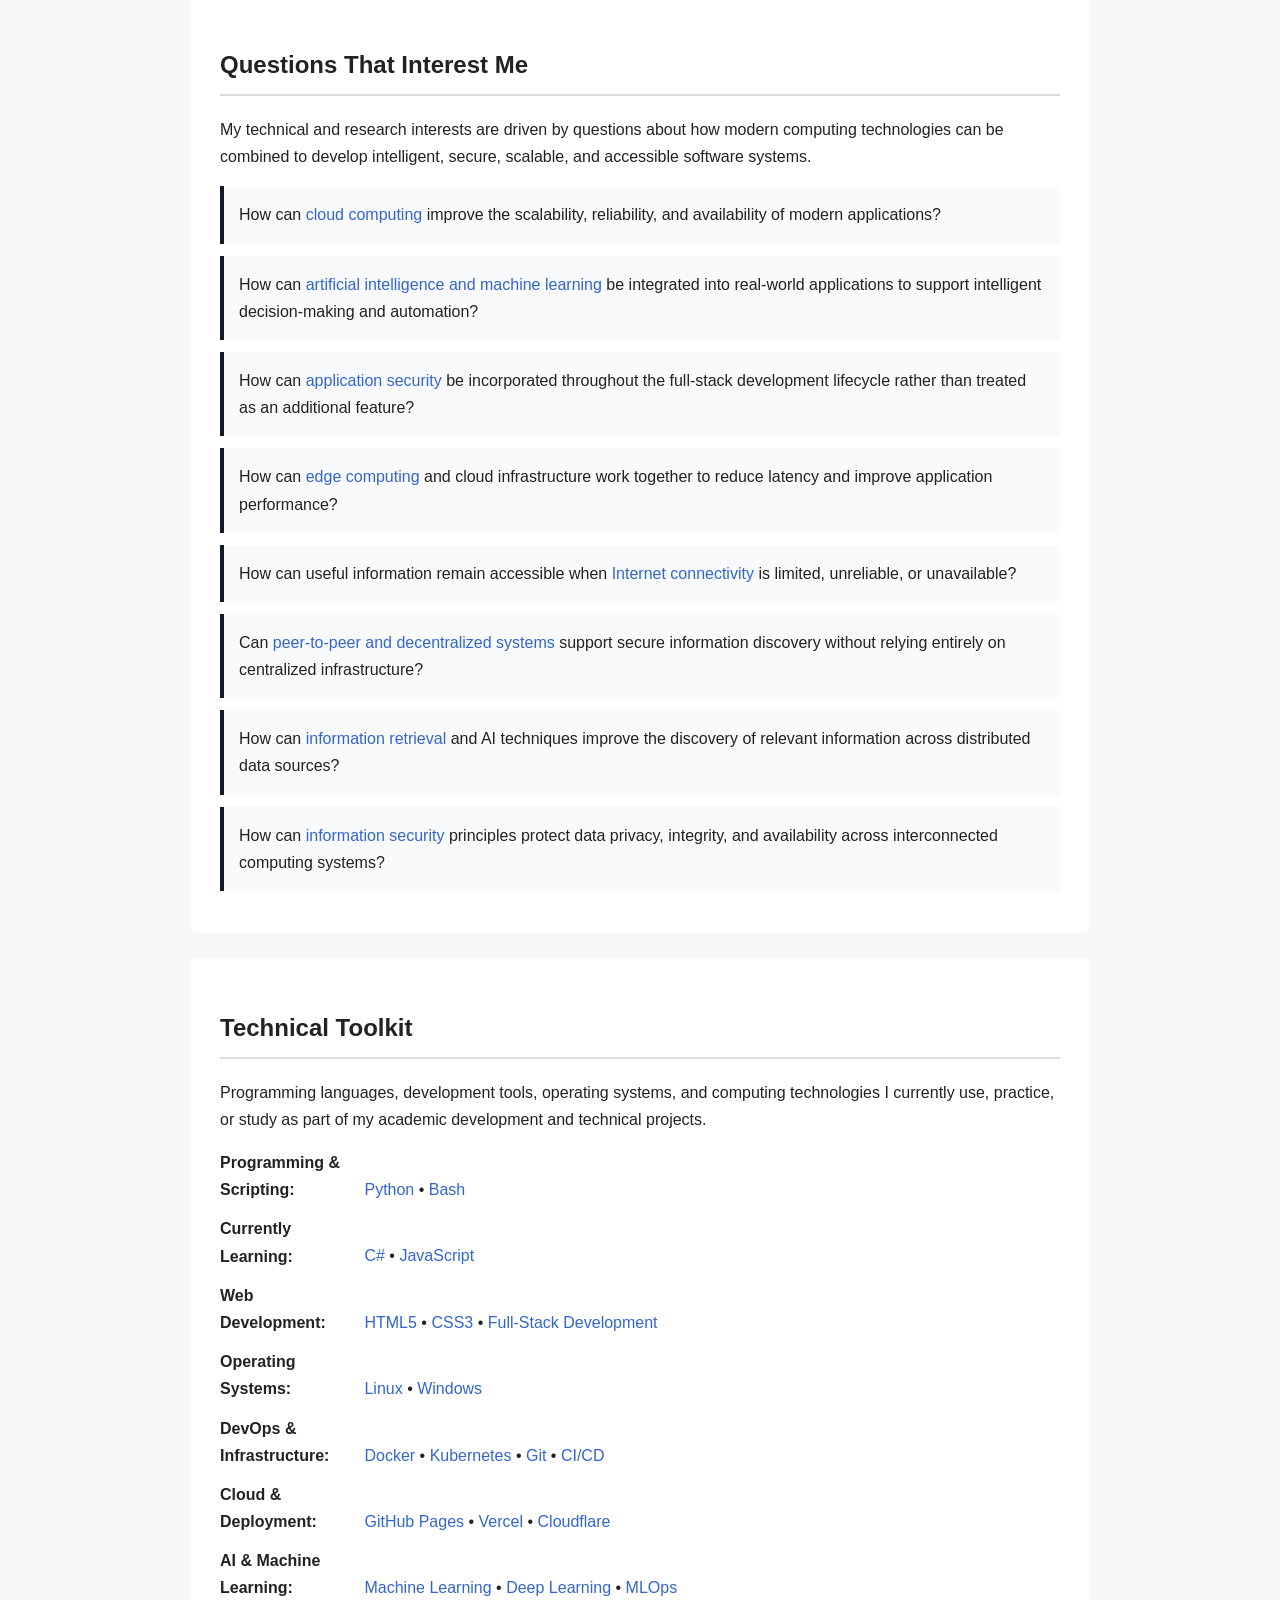
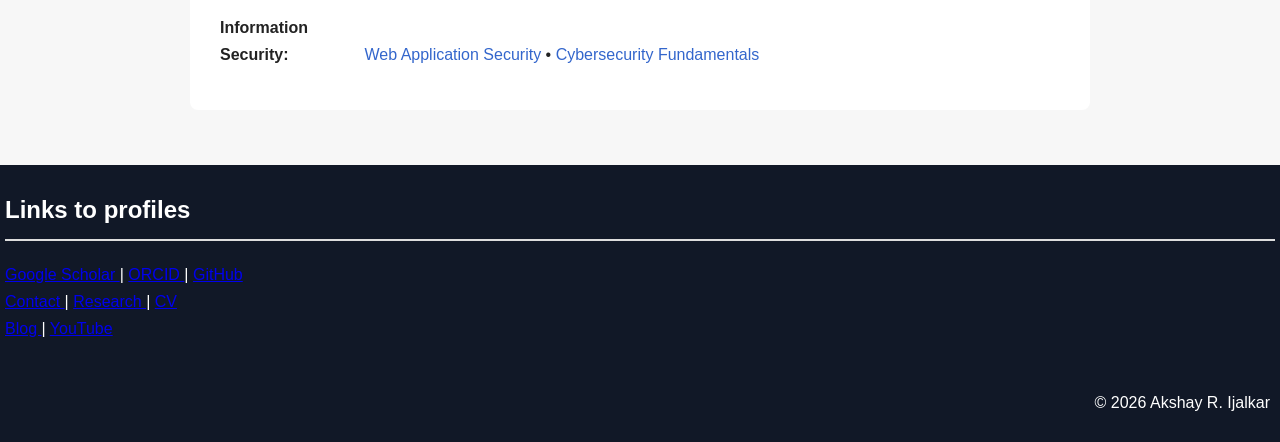
==== commit 98fd0234: "Update index.html" ====
--- a/index.html
+++ b/index.html
@@ -1097,7 +1097,7 @@
   <div id="chat-messages">
     <p>
       <strong>AI:</strong>
-      Hi! i am here to assist you to tell more about Akshay's portfolio,
+      Hi! ask me about Akshay's research,
       projects, academic work, or technical interests.
     </p>
   </div>
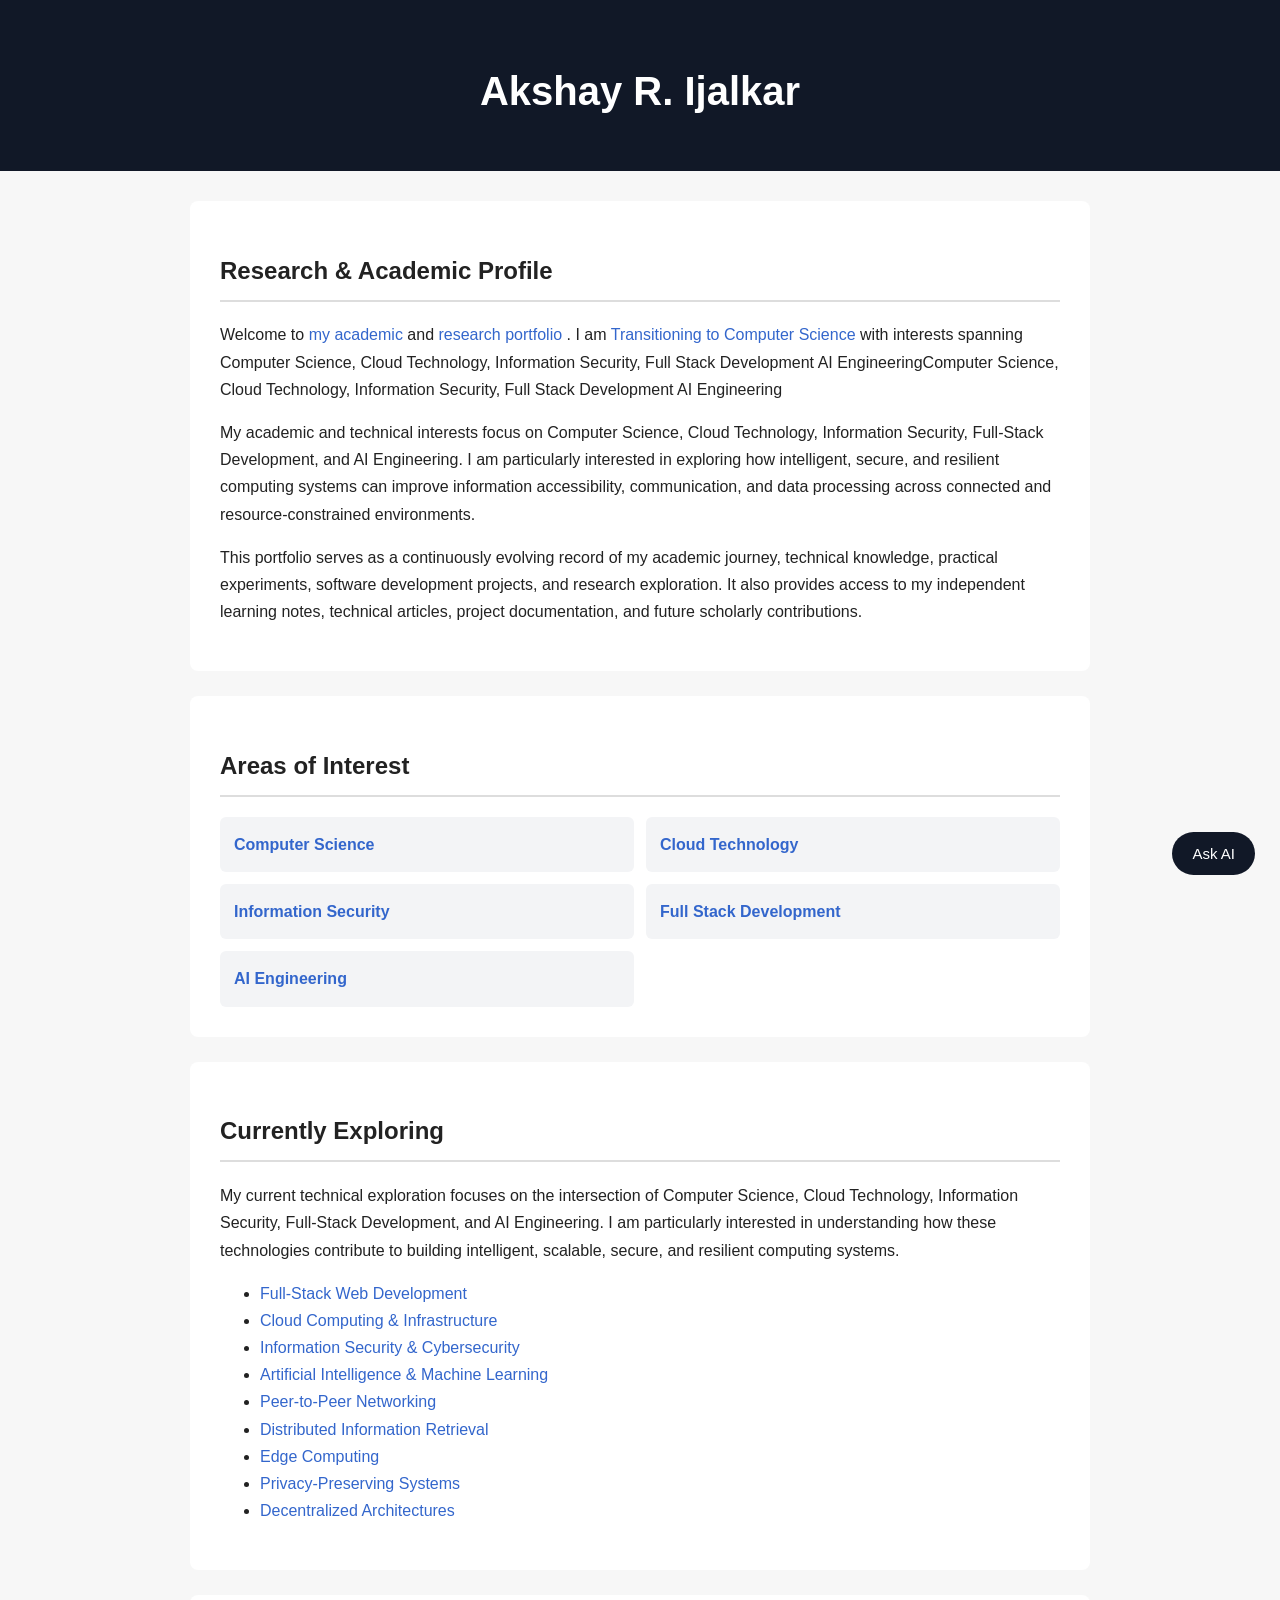
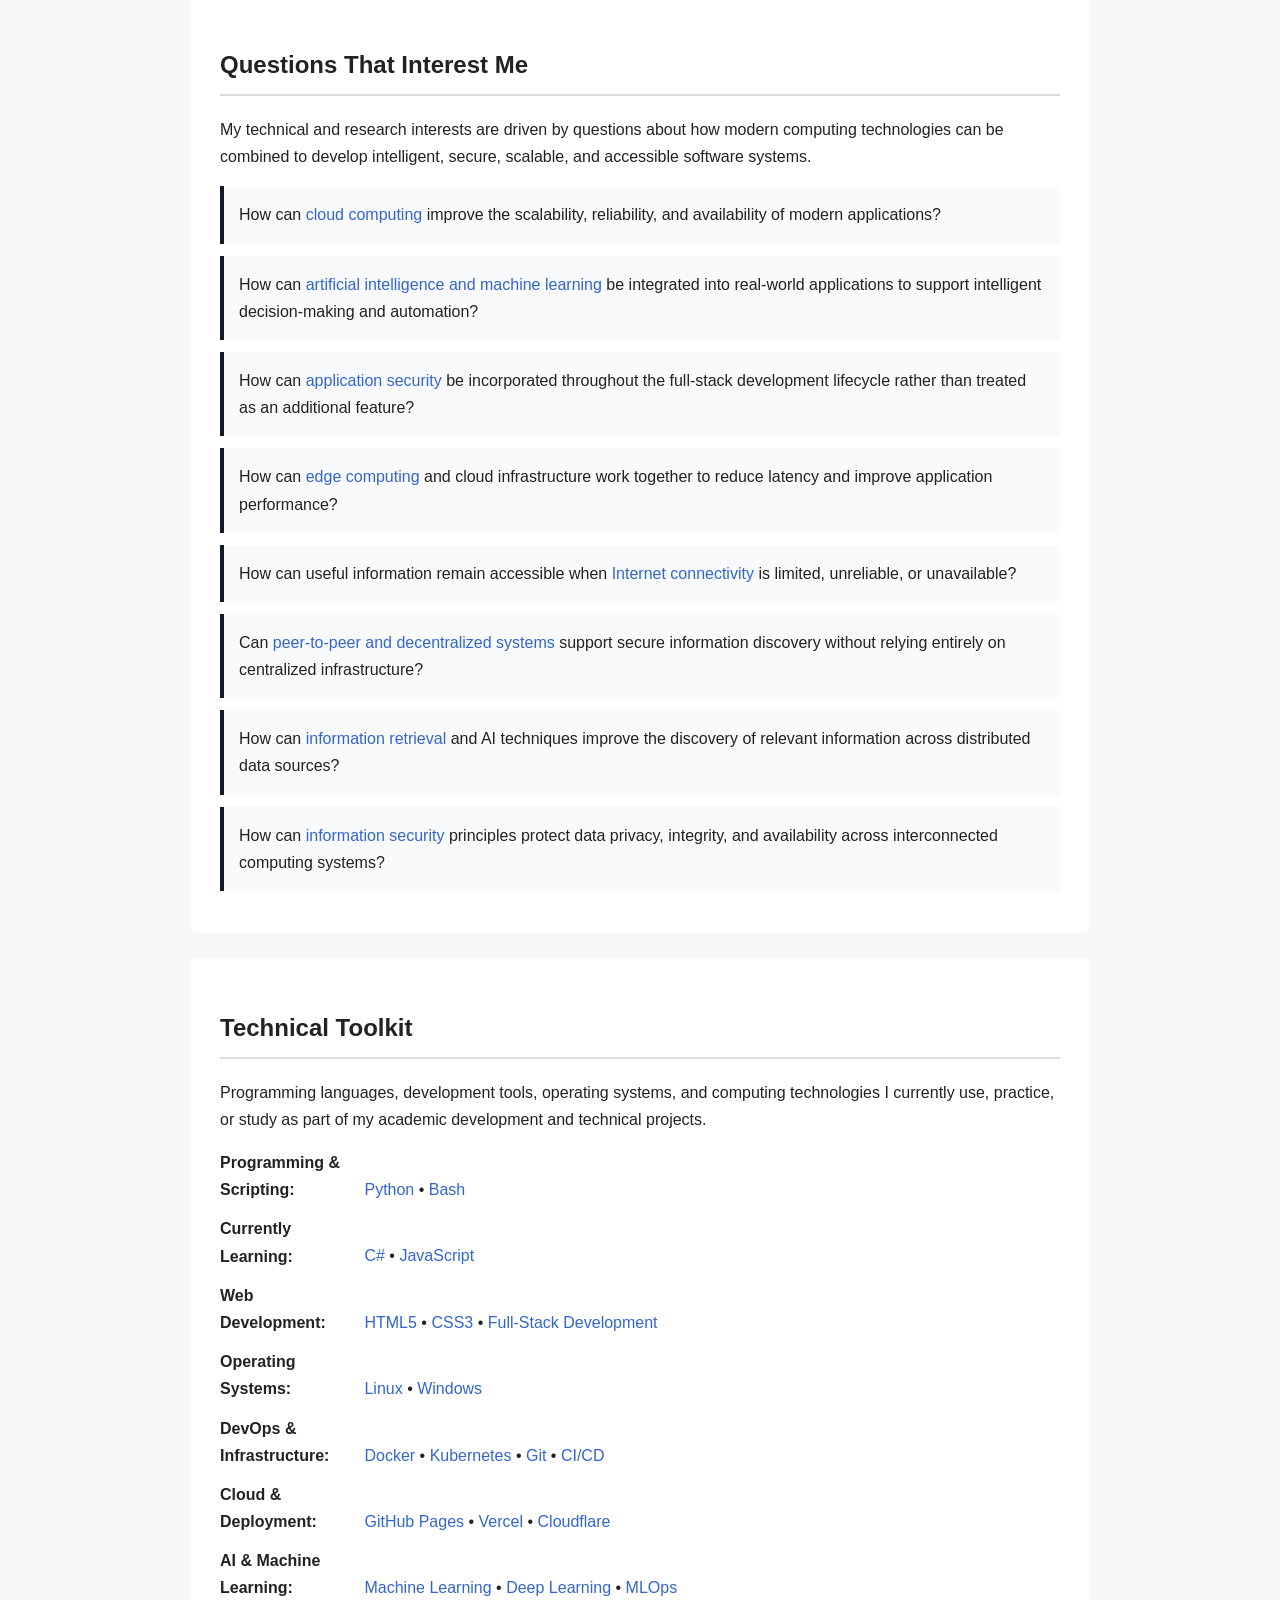
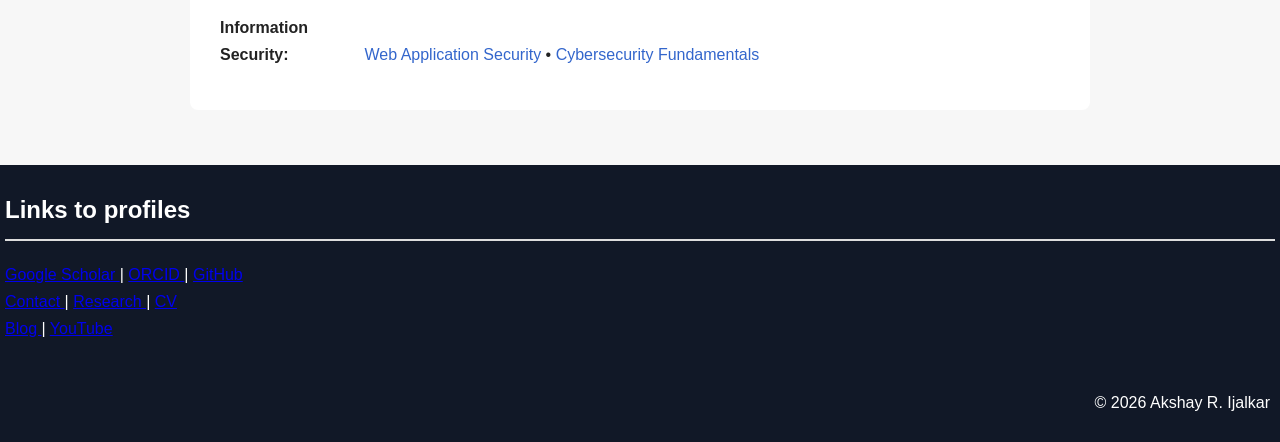
==== commit 657dc015: "Change header text alignment to center" ====
--- a/index.html
+++ b/index.html
@@ -57,7 +57,7 @@
       background: #111827;
       color: white;
       padding: 30px 10px;
-      text-align: left;
+      text-align: center;
     }
 
     header h1 {
